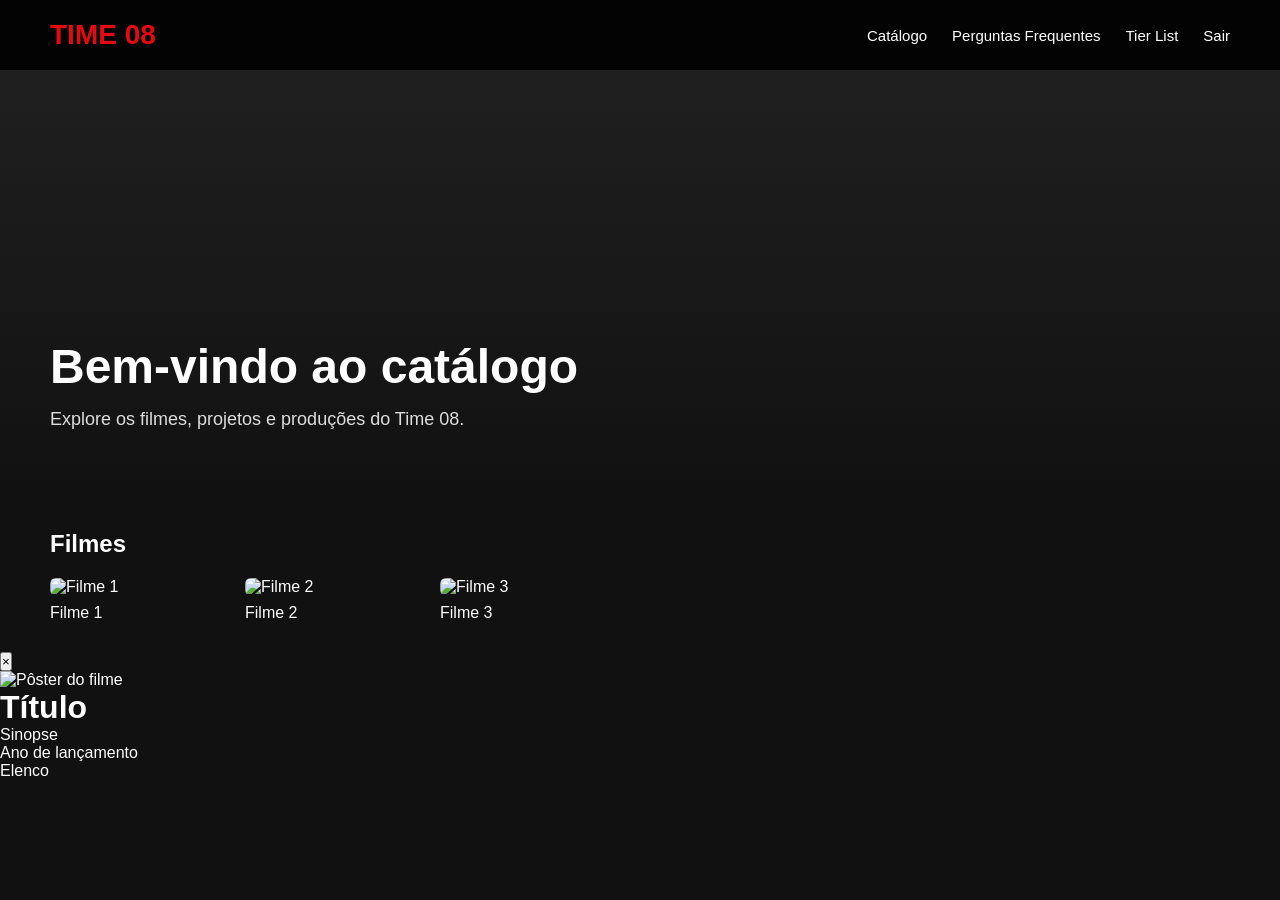
==== catalogo.html @ 93de1d64 "recebe" ====
<!DOCTYPE html>
<html lang="pt-BR">

<head>
  <meta charset="UTF-8">
  <meta name="viewport" content="width=device-width, initial-scale=1.0">

  <title>Catálogo - Time 08</title>

  <link rel="stylesheet" href="style.css">
</head>

<body class="catalogo-body">

  <!-- BARRA SUPERIOR -->
  <header class="navbar">

    <h1 class="logo">TIME 08</h1>

    <nav>
      <a href="catalogo.html">Catálogo</a>

      <a href="faq.html">
        Perguntas Frequentes
      </a>

      <a href="tierlist.html">
        Tier List
      </a>

      <a href="index.html">
        Sair
      </a>
    </nav>

  </header>


  <!-- CONTEÚDO PRINCIPAL -->
  <main>

    <!-- DESTAQUE -->
    <section class="destaque">

      <div class="destaque-conteudo">

        <h2>
          Bem-vindo ao catálogo
        </h2>

        <p>
          Explore os filmes, projetos e produções do Time 08.
        </p>

      </div>

    </section>


    <!-- CATÁLOGO -->
    <section class="catalogo-section">

      <h2>
        Filmes
      </h2>

      <!--
        Os pôsteres serão colocados aqui
        automaticamente pelo catalogo.js
      -->

      <div
        class="cards"
        id="cards"
      >
      </div>

    </section>

  </main>


  <!-- MODAL DE DETALHES -->
  <div
    class="modal"
    id="modal"
  >

    <div class="modal-conteudo">

      <!-- BOTÃO FECHAR -->
      <button
        class="fechar-modal"
        onclick="fecharDetalhes()"
      >
        ×
      </button>


      <!-- METADE ESQUERDA: PÔSTER -->
      <div class="modal-poster">

        <img
          id="modalPoster"
          src=""
          alt="Pôster do filme"
        >

      </div>


      <!-- METADE DIREITA: INFORMAÇÕES -->
      <div class="modal-informacoes">

        <h1 id="modalTitulo">
          Título
        </h1>

        <p id="modalSinopse">
          Sinopse
        </p>

        <p id="modalAno">
          Ano de lançamento
        </p>

        <p id="modalElenco">
          Elenco
        </p>

      </div>

    </div>

  </div>


  <!-- JAVASCRIPT -->

  <!--
    filmes.js precisa vir primeiro,
    pois contém a lista de filmes
  -->
  <script src="filmes.js"></script>

  <!--
    catalogo.js usa os dados
    presentes em filmes.js
  -->
  <script src="catalogo.js"></script>

</body>

</html>
---- style.css ----
* {
  margin: 0;
  padding: 0;
  box-sizing: border-box;
}

body {
  font-family: Arial, Helvetica, sans-serif;
  background: #000;
  color: white;
}

/* ÁREA PRINCIPAL */

.login-container {
  width: 100%;
  height: 100vh;

  display: flex;
  justify-content: center;
  align-items: center;

  background:
    linear-gradient(
      rgba(0, 0, 0, 0.65),
      rgba(0, 0, 0, 0.9)
    );
}

/* CAIXA DE LOGIN */

.login-box {
  width: 380px;

  background: rgba(20, 20, 20, 0.95);

  padding: 45px;

  border-radius: 8px;

  display: flex;
  flex-direction: column;

  gap: 15px;
}

/* LOGO */

.login-box h1 {
  color: #e50914;

  font-size: 36px;

  margin-bottom: 20px;
}

/* ENTRAR */

.login-box h2 {
  font-size: 28px;

  margin-bottom: 10px;
}

/* INPUTS */

.login-box input {
  height: 50px;

  border: none;

  border-radius: 5px;

  padding: 0 15px;

  font-size: 16px;

  background: #333;

  color: white;

  outline: none;
}

.login-box input:focus {
  background: #444;
}

/* BOTÃO */

.login-box button {
  height: 50px;

  margin-top: 10px;

  border: none;

  border-radius: 5px;

  background: #e50914;

  color: white;

  font-size: 16px;

  font-weight: bold;

  cursor: pointer;

  transition: 0.2s;
}

.login-box button:hover {
  background: #f6121d;
}

/* ERRO */

#erro {
  color: #ff5757;

  font-size: 14px;

  min-height: 20px;
}

/* AVISO */

.aviso {
  margin-top: 15px;

  color: #aaa;

  font-size: 13px;

  line-height: 1.5;
}

/* CATÁLOGO */

.catalogo-body {
  background: #111;
  color: white;
  min-height: 100vh;
}

.navbar {
  position: fixed;
  top: 0;

  width: 100%;
  height: 70px;

  display: flex;
  align-items: center;
  justify-content: space-between;

  padding: 0 50px;

  background: rgba(0, 0, 0, 0.9);

  z-index: 1000;
}

.logo {
  color: #e50914;
  font-size: 28px;
}

.navbar nav {
  display: flex;
  gap: 25px;
}

.navbar a {
  color: white;
  text-decoration: none;
  font-size: 15px;
}

.navbar a:hover {
  color: #aaa;
}

/* DESTAQUE */

.destaque {
  height: 500px;

  display: flex;
  align-items: end;

  padding: 70px 50px;

  background:
    linear-gradient(
      to top,
      #111,
      transparent
    ),
    #222;
}

.destaque-conteudo {
  max-width: 600px;
}

.destaque-conteudo h2 {
  font-size: 48px;
  margin-bottom: 15px;
}

.destaque-conteudo p {
  font-size: 18px;
  color: #ddd;
}

/* CATÁLOGO */

.catalogo-section {
  padding: 30px 50px;
}

.catalogo-section h2 {
  margin-bottom: 20px;
}

/* CARDS */

.cards {
  display: flex;
  gap: 15px;
  flex-wrap: wrap;
}

.card {
  width: 180px;
  cursor: pointer;

  transition: transform 0.25s;
}

.card img {
  width: 100%;
  border-radius: 6px;

  display: block;
}

.card p {
  margin-top: 8px;
}

.card:hover {
  transform: scale(1.08);
}

/* =========================
   PERGUNTAS FREQUENTES
========================= */

.faq-body {
  background: #111;
  color: white;

  min-height: 100vh;
}

.faq-container {
  width: 850px;
  max-width: 90%;

  margin: auto;

  padding-top: 140px;
  padding-bottom: 80px;
}

.faq-container > h1 {
  font-size: 45px;

  margin-bottom: 10px;
}

.faq-introducao {
  color: #aaa;

  font-size: 17px;

  margin-bottom: 40px;
}


/* PERGUNTA */

.faq-item {
  margin-bottom: 10px;
}

.faq-pergunta {
  width: 100%;

  padding: 22px 25px;

  display: flex;
  justify-content: space-between;
  align-items: center;

  border: none;

  background: #2d2d2d;

  color: white;

  font-size: 19px;

  text-align: left;

  cursor: pointer;

  transition: background 0.2s;
}

.faq-pergunta:hover {
  background: #414141;
}


/* + */

.faq-pergunta span {
  font-size: 30px;

  font-weight: 300;
}


/* RESPOSTA */

.faq-resposta {
  max-height: 0;

  overflow: hidden;

  background: #202020;

  transition: max-height 0.3s ease;
}

.faq-resposta p {
  padding: 25px;

  color: #ddd;

  font-size: 17px;

  line-height: 1.6;
}


/* QUANDO ABERTA */

.faq-item.aberto .faq-resposta {
  max-height: 300px;
}


/* CELULAR */

@media (max-width: 700px) {

  .faq-container {
    padding-top: 110px;
  }

  .faq-container > h1 {
    font-size: 32px;
  }

  .faq-pergunta {
    font-size: 16px;

    padding: 18px;
  }

  .faq-resposta p {
    font-size: 15px;
  }

}
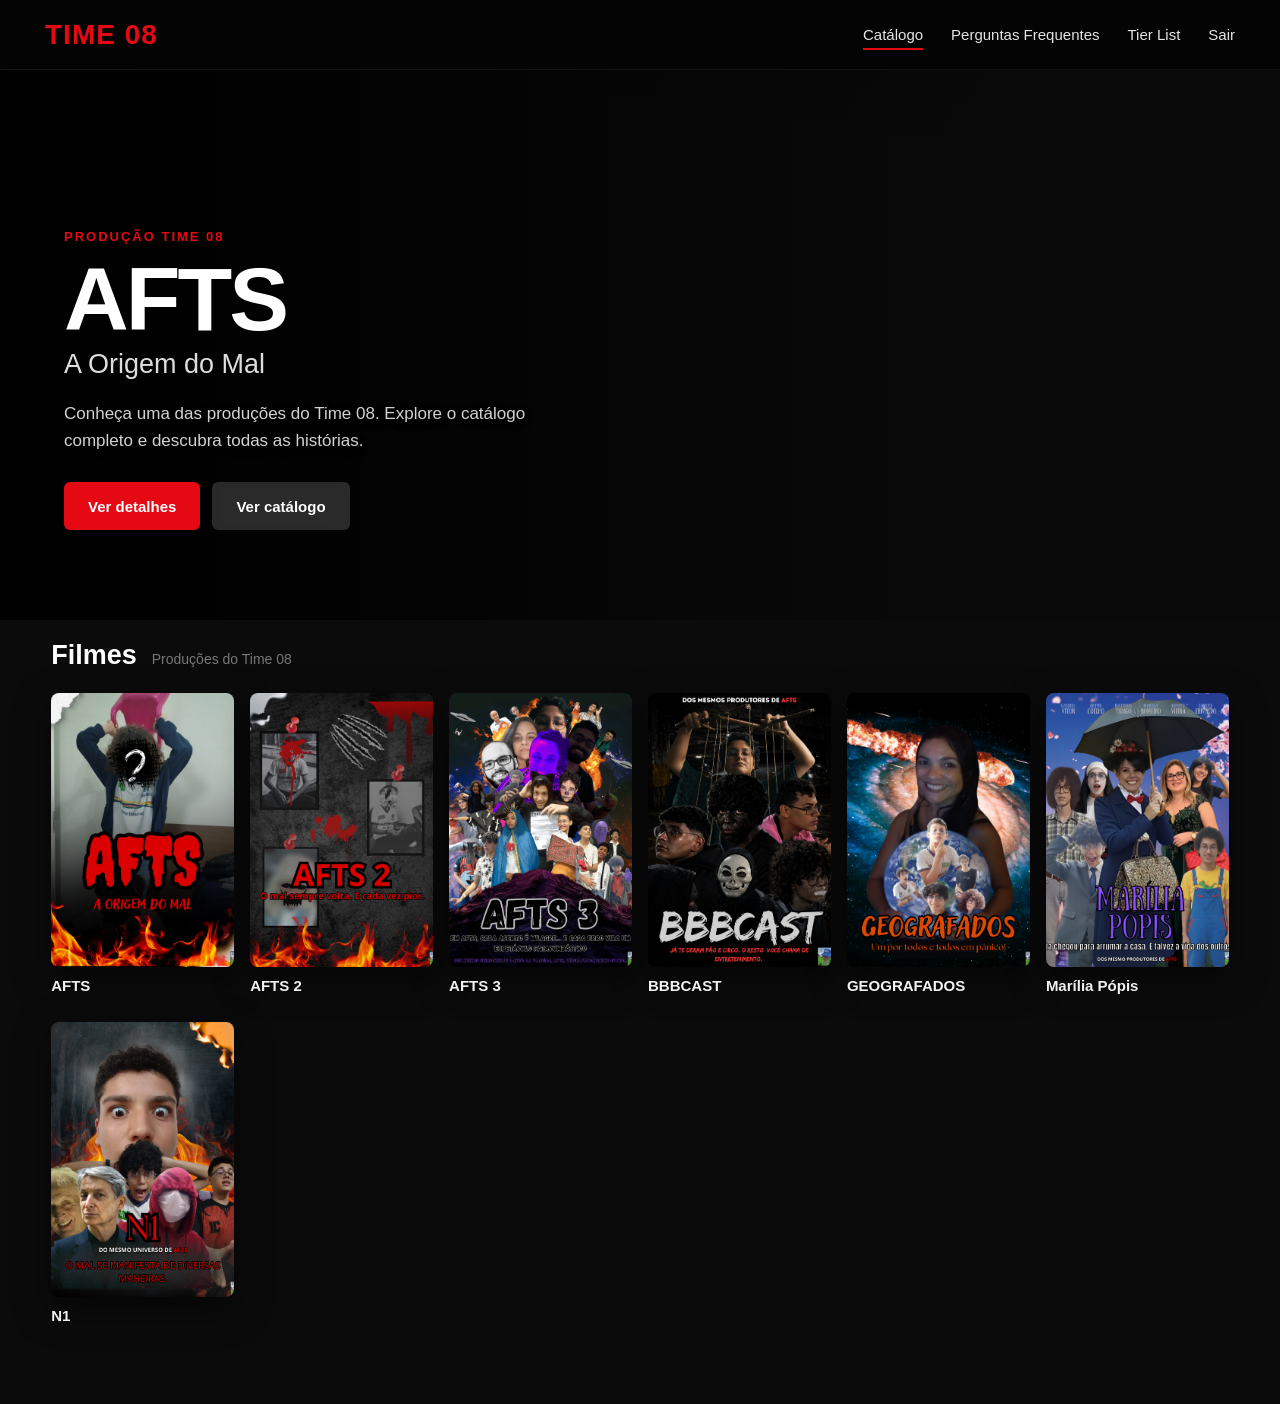
==== commit 77b09471: "aa" ====
--- a/catalogo.html
+++ b/catalogo.html
@@ -3,22 +3,38 @@
 
 <head>
   <meta charset="UTF-8">
-  <meta name="viewport" content="width=device-width, initial-scale=1.0">
+
+  <meta
+    name="viewport"
+    content="width=device-width, initial-scale=1.0"
+  >
 
   <title>Catálogo - Time 08</title>
 
   <link rel="stylesheet" href="style.css">
 </head>
 
+
 <body class="catalogo-body">
 
-  <!-- BARRA SUPERIOR -->
+  <!-- =========================
+       BARRA SUPERIOR
+  ========================== -->
+
   <header class="navbar">
 
-    <h1 class="logo">TIME 08</h1>
+    <a href="catalogo.html" class="logo">
+      TIME 08
+    </a>
 
     <nav>
-      <a href="catalogo.html">Catálogo</a>
+
+      <a
+        href="catalogo.html"
+        class="nav-ativo"
+      >
+        Catálogo
+      </a>
 
       <a href="faq.html">
         Perguntas Frequentes
@@ -31,56 +47,110 @@
       <a href="index.html">
         Sair
       </a>
+
     </nav>
 
   </header>
 
 
-  <!-- CONTEÚDO PRINCIPAL -->
+  <!-- =========================
+       CONTEÚDO PRINCIPAL
+  ========================== -->
+
   <main>
 
-    <!-- DESTAQUE -->
+
+    <!-- =========================
+         BANNER
+    ========================== -->
+
     <section class="destaque">
 
       <div class="destaque-conteudo">
 
+        <span class="destaque-categoria">
+          PRODUÇÃO TIME 08
+        </span>
+
+        <h1>
+          AFTS
+        </h1>
+
         <h2>
-          Bem-vindo ao catálogo
+          A Origem do Mal
         </h2>
 
-        <p>
-          Explore os filmes, projetos e produções do Time 08.
+        <p class="destaque-descricao">
+          Conheça uma das produções do Time 08.
+          Explore o catálogo completo e descubra
+          todas as histórias.
         </p>
 
+
+        <div class="destaque-botoes">
+
+          <button
+            class="botao-destaque botao-ver"
+            onclick="abrirDetalhes(filmes[0])"
+          >
+            Ver detalhes
+          </button>
+
+          <a
+            href="#filmes"
+            class="botao-destaque botao-catalogo"
+          >
+            Ver catálogo
+          </a>
+
+        </div>
+
       </div>
 
     </section>
 
 
-    <!-- CATÁLOGO -->
-    <section class="catalogo-section">
-
-      <h2>
-        Filmes
-      </h2>
+    <!-- =========================
+         FILMES
+    ========================== -->
+
+    <section
+      class="catalogo-section"
+      id="filmes"
+    >
+
+      <div class="titulo-secao">
+
+        <h2>
+          Filmes
+        </h2>
+
+        <span>
+          Produções do Time 08
+        </span>
+
+      </div>
+
 
       <!--
-        Os pôsteres serão colocados aqui
-        automaticamente pelo catalogo.js
+        O catalogo.js coloca
+        automaticamente os filmes aqui.
       -->
 
       <div
         class="cards"
         id="cards"
-      >
-      </div>
+      ></div>
 
     </section>
 
   </main>
 
 
-  <!-- MODAL DE DETALHES -->
+  <!-- =========================
+       MODAL DO FILME
+  ========================== -->
+
   <div
     class="modal"
     id="modal"
@@ -88,16 +158,20 @@
 
     <div class="modal-conteudo">
 
-      <!-- BOTÃO FECHAR -->
+
+      <!-- FECHAR -->
+
       <button
         class="fechar-modal"
         onclick="fecharDetalhes()"
+        aria-label="Fechar"
       >
         ×
       </button>
 
 
-      <!-- METADE ESQUERDA: PÔSTER -->
+      <!-- POSTER -->
+
       <div class="modal-poster">
 
         <img
@@ -109,24 +183,59 @@
       </div>
 
 
-      <!-- METADE DIREITA: INFORMAÇÕES -->
+      <!-- INFORMAÇÕES -->
+
       <div class="modal-informacoes">
+
+        <span class="modal-categoria">
+          PRODUÇÃO TIME 08
+        </span>
 
         <h1 id="modalTitulo">
           Título
         </h1>
 
-        <p id="modalSinopse">
-          Sinopse
-        </p>
-
-        <p id="modalAno">
-          Ano de lançamento
-        </p>
-
-        <p id="modalElenco">
-          Elenco
-        </p>
+
+        <div class="modal-divisor"></div>
+
+
+        <div class="modal-bloco">
+
+          <h3>
+            Sinopse
+          </h3>
+
+          <p id="modalSinopse">
+            Sinopse
+          </p>
+
+        </div>
+
+
+        <div class="modal-bloco">
+
+          <h3>
+            Lançamento
+          </h3>
+
+          <p id="modalAno">
+            Ano de lançamento
+          </p>
+
+        </div>
+
+
+        <div class="modal-bloco">
+
+          <h3>
+            Elenco
+          </h3>
+
+          <p id="modalElenco">
+            Elenco
+          </p>
+
+        </div>
 
       </div>
 
@@ -135,20 +244,19 @@
   </div>
 
 
-  <!-- JAVASCRIPT -->
+  <!-- =========================
+       JAVASCRIPT
+  ========================== -->
 
   <!--
-    filmes.js precisa vir primeiro,
-    pois contém a lista de filmes
+    filmes.js precisa carregar primeiro.
   -->
+
   <script src="filmes.js"></script>
 
-  <!--
-    catalogo.js usa os dados
-    presentes em filmes.js
-  -->
   <script src="catalogo.js"></script>
 
+
 </body>
 
 </html>
--- a/style.css
+++ b/style.css
@@ -1,390 +1,1621 @@
+/* ==========================================
+   CONFIGURAÇÕES GERAIS
+========================================== */
+
 * {
   margin: 0;
   padding: 0;
   box-sizing: border-box;
 }
 
+
+html {
+  scroll-behavior: smooth;
+}
+
+
 body {
-  font-family: Arial, Helvetica, sans-serif;
-  background: #000;
-  color: white;
-}
-
-/* ÁREA PRINCIPAL */
+  font-family:
+    Arial,
+    Helvetica,
+    sans-serif;
+
+  background: #0b0b0b;
+
+  color: #ffffff;
+}
+
+
+button,
+input {
+  font-family: inherit;
+}
+
+
+/* ==========================================
+   LOGIN
+========================================== */
 
 .login-container {
   width: 100%;
-  height: 100vh;
+
+  min-height: 100vh;
 
   display: flex;
+
   justify-content: center;
+
   align-items: center;
 
+  padding: 20px;
+
+
   background:
+
+    radial-gradient(
+      circle at top,
+      rgba(229, 9, 20, 0.13),
+      transparent 35%
+    ),
+
     linear-gradient(
-      rgba(0, 0, 0, 0.65),
-      rgba(0, 0, 0, 0.9)
-    );
-}
-
-/* CAIXA DE LOGIN */
+      rgba(0, 0, 0, 0.6),
+      rgba(0, 0, 0, 0.96)
+    ),
+
+    #080808;
+}
+
 
 .login-box {
-  width: 380px;
-
-  background: rgba(20, 20, 20, 0.95);
+  width: 390px;
+
+  max-width: 100%;
 
   padding: 45px;
 
-  border-radius: 8px;
 
   display: flex;
+
   flex-direction: column;
 
   gap: 15px;
-}
-
-/* LOGO */
+
+
+  background:
+    rgba(18, 18, 18, 0.97);
+
+
+  border:
+
+    1px solid
+    rgba(255, 255, 255, 0.06);
+
+
+  border-radius: 14px;
+
+
+  box-shadow:
+
+    0 25px 70px
+    rgba(0, 0, 0, 0.65);
+}
+
 
 .login-box h1 {
   color: #e50914;
 
-  font-size: 36px;
-
-  margin-bottom: 20px;
-}
-
-/* ENTRAR */
+  font-size: 38px;
+
+  letter-spacing: 1px;
+
+  margin-bottom: 15px;
+}
+
 
 .login-box h2 {
   font-size: 28px;
 
-  margin-bottom: 10px;
-}
-
-/* INPUTS */
+  margin-bottom: 5px;
+}
+
 
 .login-box input {
-  height: 50px;
+  width: 100%;
+
+  height: 52px;
+
+  padding:
+
+    0
+    15px;
+
+
+  background: #2b2b2b;
+
+  color: white;
+
+
+  border:
+
+    1px solid
+    transparent;
+
+
+  border-radius: 7px;
+
+
+  outline: none;
+
+  font-size: 16px;
+
+
+  transition: 0.2s;
+}
+
+
+.login-box input::placeholder {
+  color: #999;
+}
+
+
+.login-box input:focus {
+  background: #333;
+
+  border-color: #777;
+}
+
+
+.login-box button {
+  width: 100%;
+
+  height: 52px;
+
+  margin-top: 10px;
+
+
+  background: #e50914;
+
+  color: white;
+
 
   border: none;
 
-  border-radius: 5px;
-
-  padding: 0 15px;
+  border-radius: 7px;
+
 
   font-size: 16px;
 
-  background: #333;
-
-  color: white;
-
-  outline: none;
-}
-
-.login-box input:focus {
-  background: #444;
-}
-
-/* BOTÃO */
-
-.login-box button {
-  height: 50px;
-
-  margin-top: 10px;
-
-  border: none;
-
-  border-radius: 5px;
-
-  background: #e50914;
-
-  color: white;
-
-  font-size: 16px;
-
   font-weight: bold;
 
+
   cursor: pointer;
 
-  transition: 0.2s;
-}
+
+  transition:
+    background 0.2s,
+    transform 0.2s;
+}
+
 
 .login-box button:hover {
   background: #f6121d;
-}
-
-/* ERRO */
+
+  transform:
+    translateY(-1px);
+}
+
 
 #erro {
-  color: #ff5757;
+  min-height: 20px;
+
+  color: #ff5c5c;
 
   font-size: 14px;
-
-  min-height: 20px;
-}
-
-/* AVISO */
+}
+
 
 .aviso {
-  margin-top: 15px;
-
-  color: #aaa;
+  margin-top: 10px;
+
+  color: #999;
 
   font-size: 13px;
 
-  line-height: 1.5;
-}
-
-/* CATÁLOGO */
-
-.catalogo-body {
-  background: #111;
-  color: white;
-  min-height: 100vh;
-}
+  line-height: 1.6;
+}
+
+
+/* ==========================================
+   NAVBAR
+========================================== */
 
 .navbar {
   position: fixed;
+
   top: 0;
 
+  left: 0;
+
+
   width: 100%;
+
   height: 70px;
 
+
+  padding:
+
+    0
+    45px;
+
+
   display: flex;
+
   align-items: center;
+
   justify-content: space-between;
 
-  padding: 0 50px;
-
-  background: rgba(0, 0, 0, 0.9);
+
+  background:
+
+    rgba(5, 5, 5, 0.96);
+
+
+  backdrop-filter:
+    blur(10px);
+
+
+  border-bottom:
+
+    1px solid
+    rgba(255, 255, 255, 0.06);
+
 
   z-index: 1000;
 }
+
 
 .logo {
   color: #e50914;
+
+  text-decoration: none;
+
   font-size: 28px;
-}
+
+  font-weight: 800;
+
+  letter-spacing: 1px;
+}
+
 
 .navbar nav {
   display: flex;
-  gap: 25px;
-}
-
-.navbar a {
+
+  align-items: center;
+
+  gap: 28px;
+}
+
+
+.navbar nav a {
+  position: relative;
+
+
+  color: #e5e5e5;
+
+  text-decoration: none;
+
+
+  font-size: 15px;
+
+
+  transition:
+    color 0.2s;
+}
+
+
+.navbar nav a:hover {
   color: white;
-  text-decoration: none;
-  font-size: 15px;
-}
-
-.navbar a:hover {
-  color: #aaa;
-}
-
-/* DESTAQUE */
+}
+
+
+.navbar nav a::after {
+  content: "";
+
+
+  position: absolute;
+
+  left: 0;
+
+  bottom: -7px;
+
+
+  width: 0;
+
+  height: 2px;
+
+
+  background: #e50914;
+
+
+  transition:
+    width 0.2s;
+}
+
+
+.navbar nav a:hover::after,
+.navbar nav .nav-ativo::after {
+  width: 100%;
+}
+
+
+/* ==========================================
+   CATÁLOGO
+========================================== */
+
+.catalogo-body {
+  min-height: 100vh;
+
+  background: #0b0b0b;
+
+  color: white;
+}
+
+
+/* ==========================================
+   BANNER
+========================================== */
 
 .destaque {
-  height: 500px;
+  position: relative;
+
+
+  width: 100%;
+
+  min-height: 620px;
+
 
   display: flex;
-  align-items: end;
-
-  padding: 70px 50px;
-
-  background:
+
+  align-items: flex-end;
+
+
+  padding:
+
+    150px
+    5%
+    90px;
+
+
+  /*
+    COLOQUE SUA IMAGEM COMO:
+
+    imagens/banner.png
+  */
+
+  background-image:
+
+    linear-gradient(
+      to right,
+      rgba(0, 0, 0, 0.96) 0%,
+      rgba(0, 0, 0, 0.82) 25%,
+      rgba(0, 0, 0, 0.40) 55%,
+      rgba(0, 0, 0, 0.10) 80%
+    ),
+
     linear-gradient(
       to top,
-      #111,
-      transparent
+      #0b0b0b 0%,
+      rgba(11, 11, 11, 0.85) 8%,
+      transparent 40%
     ),
-    #222;
-}
+
+    url("imagens/banner.png");
+
+
+  background-size: cover;
+
+  background-position: center;
+
+  background-repeat: no-repeat;
+}
+
+
+.destaque::after {
+  content: "";
+
+
+  position: absolute;
+
+  inset: 0;
+
+
+  background:
+
+    linear-gradient(
+      to bottom,
+      rgba(0, 0, 0, 0.15),
+      transparent 35%
+    );
+
+
+  pointer-events: none;
+}
+
 
 .destaque-conteudo {
-  max-width: 600px;
-}
+  position: relative;
+
+
+  width: 620px;
+
+  max-width: 100%;
+
+
+  z-index: 2;
+}
+
+
+.destaque-categoria {
+  display: inline-block;
+
+
+  margin-bottom: 13px;
+
+
+  color: #e50914;
+
+
+  font-size: 13px;
+
+  font-weight: bold;
+
+
+  letter-spacing: 2px;
+}
+
+
+.destaque-conteudo h1 {
+  margin-bottom: 2px;
+
+
+  font-size:
+
+    clamp(
+      60px,
+      7vw,
+      100px
+    );
+
+
+  line-height: 0.95;
+
+
+  letter-spacing: -3px;
+}
+
 
 .destaque-conteudo h2 {
-  font-size: 48px;
-  margin-bottom: 15px;
-}
-
-.destaque-conteudo p {
-  font-size: 18px;
+  margin-top: 7px;
+
+  margin-bottom: 20px;
+
+
   color: #ddd;
-}
-
-/* CATÁLOGO */
+
+
+  font-size: 27px;
+
+  font-weight: 500;
+}
+
+
+.destaque-descricao {
+  max-width: 520px;
+
+
+  color: #d2d2d2;
+
+
+  font-size: 17px;
+
+  line-height: 1.6;
+
+
+  text-shadow:
+
+    0 2px 8px
+    rgba(0, 0, 0, 0.8);
+}
+
+
+/* ==========================================
+   BOTÕES DO BANNER
+========================================== */
+
+.destaque-botoes {
+  display: flex;
+
+  gap: 12px;
+
+
+  margin-top: 28px;
+}
+
+
+.botao-destaque {
+  min-height: 48px;
+
+
+  padding:
+
+    0
+    24px;
+
+
+  display: inline-flex;
+
+  align-items: center;
+
+  justify-content: center;
+
+
+  border: none;
+
+  border-radius: 6px;
+
+
+  text-decoration: none;
+
+
+  font-size: 15px;
+
+  font-weight: bold;
+
+
+  cursor: pointer;
+
+
+  transition:
+
+    transform 0.2s,
+    background 0.2s;
+}
+
+
+.botao-destaque:hover {
+  transform:
+    translateY(-2px);
+}
+
+
+.botao-ver {
+  background: #e50914;
+
+  color: white;
+}
+
+
+.botao-ver:hover {
+  background: #f6121d;
+}
+
+
+.botao-catalogo {
+  background:
+
+    rgba(255, 255, 255, 0.16);
+
+
+  color: white;
+
+
+  backdrop-filter:
+    blur(8px);
+}
+
+
+.botao-catalogo:hover {
+  background:
+
+    rgba(255, 255, 255, 0.25);
+}
+
+
+/* ==========================================
+   SEÇÃO FILMES
+========================================== */
 
 .catalogo-section {
-  padding: 30px 50px;
-}
-
-.catalogo-section h2 {
-  margin-bottom: 20px;
-}
-
-/* CARDS */
+  position: relative;
+
+
+  padding:
+
+    20px
+    4%
+    80px;
+
+
+  z-index: 10;
+}
+
+
+.titulo-secao {
+  margin-bottom: 22px;
+
+
+  display: flex;
+
+  align-items: baseline;
+
+  gap: 15px;
+}
+
+
+.titulo-secao h2 {
+  font-size: 27px;
+}
+
+
+.titulo-secao span {
+  color: #777;
+
+  font-size: 14px;
+}
+
+
+/* ==========================================
+   CARDS
+========================================== */
 
 .cards {
-  display: flex;
-  gap: 15px;
-  flex-wrap: wrap;
-}
+  display: grid;
+
+
+  grid-template-columns:
+
+    repeat(
+      auto-fill,
+      minmax(170px, 1fr)
+    );
+
+
+  gap:
+
+    28px
+    16px;
+}
+
 
 .card {
-  width: 180px;
+  position: relative;
+
+
+  min-width: 0;
+
+
   cursor: pointer;
 
-  transition: transform 0.25s;
-}
+
+  transition:
+
+    transform 0.25s ease,
+    filter 0.25s ease;
+}
+
+
+.card:hover {
+  transform:
+    translateY(-7px)
+    scale(1.035);
+
+
+  z-index: 5;
+}
+
 
 .card img {
   width: 100%;
-  border-radius: 6px;
+
+
+  aspect-ratio: 2 / 3;
+
 
   display: block;
-}
+
+
+  object-fit: cover;
+
+
+  background: #222;
+
+
+  border-radius: 8px;
+
+
+  box-shadow:
+
+    0 12px 35px
+    rgba(0, 0, 0, 0.5);
+
+
+  transition:
+
+    box-shadow 0.25s ease,
+    filter 0.25s ease;
+}
+
+
+.card:hover img {
+  box-shadow:
+
+    0 20px 45px
+    rgba(0, 0, 0, 0.8);
+
+
+  filter:
+    brightness(1.08);
+}
+
 
 .card p {
-  margin-top: 8px;
-}
-
-.card:hover {
-  transform: scale(1.08);
-}
-
-/* =========================
-   PERGUNTAS FREQUENTES
-========================= */
+  margin-top: 10px;
+
+
+  color: #f1f1f1;
+
+
+  font-size: 15px;
+
+  font-weight: bold;
+
+
+  white-space: nowrap;
+
+  overflow: hidden;
+
+  text-overflow: ellipsis;
+}
+
+
+/* ==========================================
+   MODAL
+========================================== */
+
+.modal {
+  display: none;
+
+
+  position: fixed;
+
+
+  inset: 0;
+
+
+  padding: 35px;
+
+
+  justify-content: center;
+
+  align-items: center;
+
+
+  background:
+
+    rgba(0, 0, 0, 0.9);
+
+
+  backdrop-filter:
+    blur(8px);
+
+
+  z-index: 2000;
+}
+
+
+.modal.ativo {
+  display: flex;
+}
+
+
+.modal-conteudo {
+  position: relative;
+
+
+  width: 1000px;
+
+  max-width: 95%;
+
+
+  height: 600px;
+
+  max-height: 90vh;
+
+
+  display: flex;
+
+
+  overflow: hidden;
+
+
+  background: #181818;
+
+
+  border:
+
+    1px solid
+    rgba(255, 255, 255, 0.07);
+
+
+  border-radius: 14px;
+
+
+  box-shadow:
+
+    0 35px 100px
+    rgba(0, 0, 0, 0.9);
+}
+
+
+/* ==========================================
+   POSTER DO MODAL
+========================================== */
+
+.modal-poster {
+  position: relative;
+
+
+  width: 50%;
+
+  height: 100%;
+
+
+  background: #222;
+}
+
+
+.modal-poster::after {
+  content: "";
+
+
+  position: absolute;
+
+  inset: 0;
+
+
+  background:
+
+    linear-gradient(
+      to right,
+      transparent 75%,
+      rgba(24, 24, 24, 0.5)
+    );
+
+
+  pointer-events: none;
+}
+
+
+.modal-poster img {
+  width: 100%;
+
+  height: 100%;
+
+
+  display: block;
+
+
+  object-fit: cover;
+}
+
+
+/* ==========================================
+   INFORMAÇÕES DO MODAL
+========================================== */
+
+.modal-informacoes {
+  width: 50%;
+
+
+  padding:
+
+    65px
+    45px;
+
+
+  display: flex;
+
+  flex-direction: column;
+
+
+  gap: 22px;
+
+
+  overflow-y: auto;
+}
+
+
+.modal-categoria {
+  color: #e50914;
+
+
+  font-size: 12px;
+
+  font-weight: bold;
+
+
+  letter-spacing: 2px;
+}
+
+
+.modal-informacoes h1 {
+  font-size: 42px;
+
+  line-height: 1.1;
+}
+
+
+.modal-divisor {
+  width: 45px;
+
+  height: 3px;
+
+
+  background: #e50914;
+
+
+  border-radius: 10px;
+}
+
+
+.modal-bloco h3 {
+  margin-bottom: 7px;
+
+
+  color: #fff;
+
+
+  font-size: 14px;
+
+
+  text-transform: uppercase;
+
+
+  letter-spacing: 1px;
+}
+
+
+.modal-bloco p {
+  color: #bdbdbd;
+
+
+  font-size: 16px;
+
+  line-height: 1.65;
+}
+
+
+/* ==========================================
+   FECHAR MODAL
+========================================== */
+
+.fechar-modal {
+  position: absolute;
+
+
+  top: 17px;
+
+  right: 17px;
+
+
+  width: 43px;
+
+  height: 43px;
+
+
+  display: flex;
+
+  align-items: center;
+
+  justify-content: center;
+
+
+  background:
+
+    rgba(15, 15, 15, 0.9);
+
+
+  color: white;
+
+
+  border: none;
+
+  border-radius: 50%;
+
+
+  font-size: 28px;
+
+
+  cursor: pointer;
+
+
+  z-index: 20;
+
+
+  transition:
+
+    background 0.2s,
+    transform 0.2s;
+}
+
+
+.fechar-modal:hover {
+  background: #e50914;
+
+
+  transform:
+    rotate(5deg)
+    scale(1.07);
+}
+
+
+/* ==========================================
+   FAQ
+========================================== */
 
 .faq-body {
-  background: #111;
+  min-height: 100vh;
+
+  background: #0b0b0b;
+
   color: white;
-
-  min-height: 100vh;
-}
+}
+
 
 .faq-container {
-  width: 850px;
+  width: 880px;
+
   max-width: 90%;
 
+
   margin: auto;
 
+
   padding-top: 140px;
+
   padding-bottom: 80px;
 }
 
+
 .faq-container > h1 {
-  font-size: 45px;
-
   margin-bottom: 10px;
-}
+
+
+  font-size: 44px;
+}
+
 
 .faq-introducao {
-  color: #aaa;
+  margin-bottom: 40px;
+
+
+  color: #999;
+
 
   font-size: 17px;
 
-  margin-bottom: 40px;
-}
-
-
-/* PERGUNTA */
+  line-height: 1.5;
+}
+
 
 .faq-item {
   margin-bottom: 10px;
-}
+
+
+  overflow: hidden;
+
+
+  border-radius: 7px;
+}
+
 
 .faq-pergunta {
   width: 100%;
 
-  padding: 22px 25px;
+
+  padding:
+
+    22px
+    25px;
+
 
   display: flex;
+
+  align-items: center;
+
   justify-content: space-between;
-  align-items: center;
+
+
+  background: #242424;
+
+
+  color: white;
+
 
   border: none;
 
-  background: #2d2d2d;
-
-  color: white;
-
-  font-size: 19px;
+
+  font-size: 18px;
 
   text-align: left;
 
+
   cursor: pointer;
 
-  transition: background 0.2s;
-}
+
+  transition:
+    background 0.2s;
+}
+
 
 .faq-pergunta:hover {
-  background: #414141;
-}
-
-
-/* + */
+  background: #333;
+}
+
 
 .faq-pergunta span {
+  margin-left: 20px;
+
+
   font-size: 30px;
 
   font-weight: 300;
 }
 
-
-/* RESPOSTA */
 
 .faq-resposta {
   max-height: 0;
 
+
   overflow: hidden;
 
-  background: #202020;
-
-  transition: max-height 0.3s ease;
-}
+
+  background: #181818;
+
+
+  transition:
+    max-height 0.3s ease;
+}
+
 
 .faq-resposta p {
-  padding: 25px;
-
-  color: #ddd;
-
-  font-size: 17px;
-
-  line-height: 1.6;
-}
-
-
-/* QUANDO ABERTA */
-
-.faq-item.aberto .faq-resposta {
-  max-height: 300px;
-}
-
-
-/* CELULAR */
+  padding:
+
+    24px
+    25px;
+
+
+  color: #ccc;
+
+
+  font-size: 16px;
+
+  line-height: 1.65;
+}
+
+
+.faq-item.aberto
+.faq-resposta {
+  max-height: 350px;
+}
+
+
+/* ==========================================
+   TIER LIST - BASE
+========================================== */
+
+.tier-body {
+  min-height: 100vh;
+
+
+  background: #0b0b0b;
+
+
+  color: white;
+}
+
+
+.tier-container {
+  width: 1100px;
+
+  max-width: 94%;
+
+
+  margin: auto;
+
+
+  padding-top: 120px;
+
+  padding-bottom: 80px;
+}
+
+
+.tier-container h1 {
+  margin-bottom: 12px;
+
+
+  font-size: 42px;
+}
+
+
+.tier-container > p {
+  margin-bottom: 35px;
+
+
+  color: #999;
+}
+
+
+/* ==========================================
+   TABLETS
+========================================== */
+
+@media (max-width: 900px) {
+
+  .navbar {
+    padding:
+
+      0
+      25px;
+  }
+
+
+  .navbar nav {
+    gap: 17px;
+  }
+
+
+  .destaque {
+    min-height: 560px;
+
+
+    padding-left: 30px;
+
+    padding-right: 30px;
+  }
+
+
+  .catalogo-section {
+    padding-left: 30px;
+
+    padding-right: 30px;
+  }
+
+
+  .cards {
+    grid-template-columns:
+
+      repeat(
+        auto-fill,
+        minmax(150px, 1fr)
+      );
+  }
+
+}
+
+
+/* ==========================================
+   CELULAR
+========================================== */
 
 @media (max-width: 700px) {
 
+  .navbar {
+    min-height: 70px;
+
+    height: auto;
+
+
+    padding:
+
+      14px
+      20px;
+
+
+    flex-direction: column;
+
+    align-items: flex-start;
+
+
+    gap: 12px;
+  }
+
+
+  .navbar nav {
+    width: 100%;
+
+
+    display: flex;
+
+
+    gap: 14px;
+
+
+    overflow-x: auto;
+
+
+    padding-bottom: 3px;
+  }
+
+
+  .navbar nav a {
+    flex-shrink: 0;
+
+
+    font-size: 13px;
+  }
+
+
+  .logo {
+    font-size: 24px;
+  }
+
+
+  .destaque {
+    min-height: 600px;
+
+
+    padding:
+
+      180px
+      20px
+      60px;
+
+
+    background-position:
+      65% center;
+  }
+
+
+  .destaque::before {
+    content: "";
+
+
+    position: absolute;
+
+    inset: 0;
+
+
+    background:
+
+      linear-gradient(
+        to top,
+        #0b0b0b 0%,
+        rgba(0, 0, 0, 0.8) 45%,
+        rgba(0, 0, 0, 0.15)
+      );
+  }
+
+
+  .destaque-conteudo {
+    position: relative;
+
+    z-index: 3;
+  }
+
+
+  .destaque-conteudo h1 {
+    font-size: 58px;
+
+
+    letter-spacing: -2px;
+  }
+
+
+  .destaque-conteudo h2 {
+    font-size: 22px;
+  }
+
+
+  .destaque-descricao {
+    font-size: 15px;
+  }
+
+
+  .destaque-botoes {
+    flex-wrap: wrap;
+  }
+
+
+  .catalogo-section {
+    padding:
+
+      15px
+      20px
+      60px;
+  }
+
+
+  .titulo-secao {
+    display: block;
+  }
+
+
+  .titulo-secao span {
+    display: block;
+
+
+    margin-top: 5px;
+  }
+
+
+  .cards {
+    grid-template-columns:
+
+      repeat(
+        2,
+        minmax(0, 1fr)
+      );
+
+
+    gap:
+
+      20px
+      12px;
+  }
+
+
+  .card:hover {
+    transform: none;
+  }
+
+
+  /* MODAL */
+
+  .modal {
+    padding:
+
+      15px
+      10px;
+
+
+    align-items: flex-start;
+
+
+    overflow-y: auto;
+  }
+
+
+  .modal-conteudo {
+    width: 100%;
+
+
+    height: auto;
+
+
+    max-height: none;
+
+
+    flex-direction: column;
+  }
+
+
+  .modal-poster {
+    width: 100%;
+
+    height: auto;
+  }
+
+
+  .modal-poster img {
+    width: 100%;
+
+
+    height: auto;
+
+
+    aspect-ratio: 2 / 3;
+
+
+    object-fit: cover;
+  }
+
+
+  .modal-poster::after {
+    background:
+
+      linear-gradient(
+        to bottom,
+        transparent 80%,
+        #181818
+      );
+  }
+
+
+  .modal-informacoes {
+    width: 100%;
+
+
+    padding:
+
+      32px
+      25px;
+
+
+    overflow: visible;
+  }
+
+
+  .modal-informacoes h1 {
+    font-size: 34px;
+  }
+
+
+  /* FAQ */
+
   .faq-container {
-    padding-top: 110px;
-  }
+    padding-top: 150px;
+  }
+
 
   .faq-container > h1 {
-    font-size: 32px;
-  }
+    font-size: 34px;
+  }
+
 
   .faq-pergunta {
+    padding: 18px;
+
+
     font-size: 16px;
-
-    padding: 18px;
-  }
+  }
+
 
   .faq-resposta p {
     font-size: 15px;
   }
 
+}
+
+
+/* ==========================================
+   CELULARES PEQUENOS
+========================================== */
+
+@media (max-width: 450px) {
+
+  .login-box {
+    padding:
+
+      30px
+      22px;
+  }
+
+
+  .login-box h1 {
+    font-size: 32px;
+  }
+
+
+  .destaque-conteudo h1 {
+    font-size: 50px;
+  }
+
+
+  .botao-destaque {
+    padding:
+
+      0
+      18px;
+
+
+    font-size: 14px;
+  }
+
+
+  .card p {
+    font-size: 14px;
+  }
+
 }
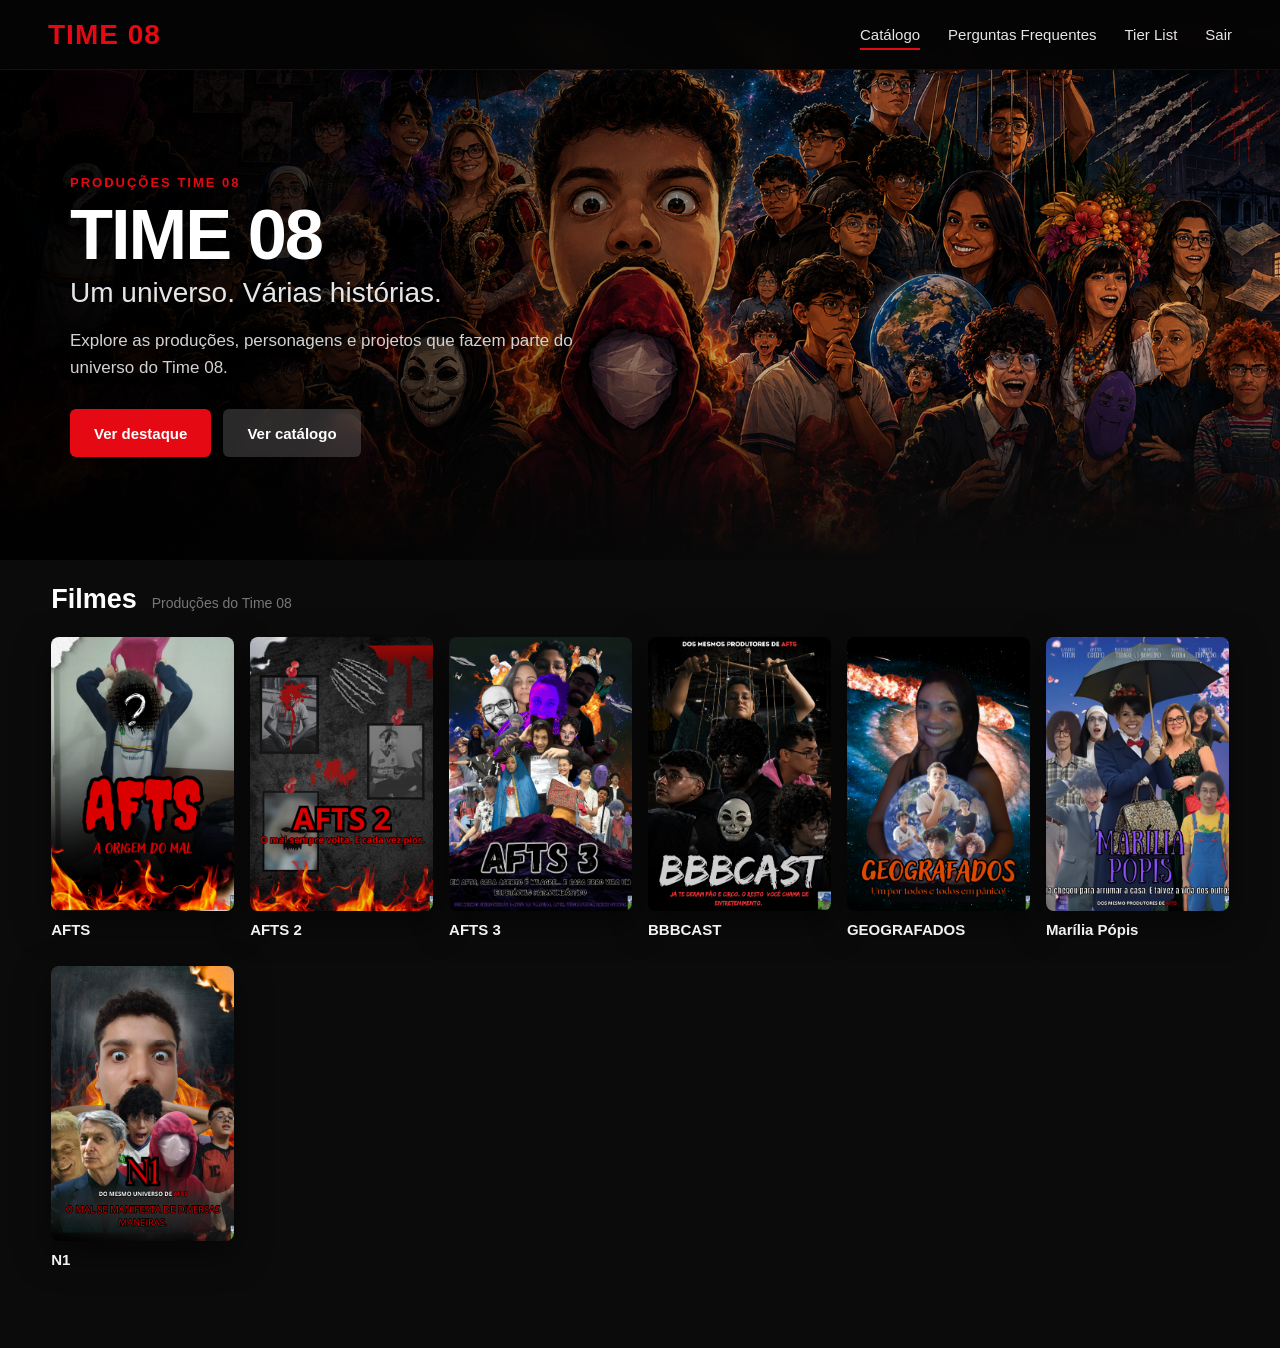
==== commit b8008c13: "me confirma se tá com filtro" ====
--- a/catalogo.html
+++ b/catalogo.html
@@ -14,12 +14,7 @@
   <link rel="stylesheet" href="style.css">
 </head>
 
-
 <body class="catalogo-body">
-
-  <!-- =========================
-       BARRA SUPERIOR
-  ========================== -->
 
   <header class="navbar">
 
@@ -52,40 +47,28 @@
 
   </header>
 
-
-  <!-- =========================
-       CONTEÚDO PRINCIPAL
-  ========================== -->
-
   <main>
 
-
-    <!-- =========================
-         BANNER
-    ========================== -->
-
     <section class="destaque">
 
       <div class="destaque-conteudo">
 
         <span class="destaque-categoria">
-          PRODUÇÃO TIME 08
+          PRODUÇÕES TIME 08
         </span>
 
         <h1>
-          AFTS
+          TIME 08
         </h1>
 
         <h2>
-          A Origem do Mal
+          Um universo. Várias histórias.
         </h2>
 
-        <p class="destaque-descricao">
-          Conheça uma das produções do Time 08.
-          Explore o catálogo completo e descubra
-          todas as histórias.
+        <p>
+          Explore as produções, personagens e projetos
+          que fazem parte do universo do Time 08.
         </p>
-
 
         <div class="destaque-botoes">
 
@@ -93,7 +76,7 @@
             class="botao-destaque botao-ver"
             onclick="abrirDetalhes(filmes[0])"
           >
-            Ver detalhes
+            Ver destaque
           </button>
 
           <a
@@ -109,11 +92,6 @@
 
     </section>
 
-
-    <!-- =========================
-         FILMES
-    ========================== -->
-
     <section
       class="catalogo-section"
       id="filmes"
@@ -131,12 +109,6 @@
 
       </div>
 
-
-      <!--
-        O catalogo.js coloca
-        automaticamente os filmes aqui.
-      -->
-
       <div
         class="cards"
         id="cards"
@@ -146,20 +118,12 @@
 
   </main>
 
-
-  <!-- =========================
-       MODAL DO FILME
-  ========================== -->
-
   <div
     class="modal"
     id="modal"
   >
 
     <div class="modal-conteudo">
-
-
-      <!-- FECHAR -->
 
       <button
         class="fechar-modal"
@@ -169,9 +133,6 @@
         ×
       </button>
 
-
-      <!-- POSTER -->
-
       <div class="modal-poster">
 
         <img
@@ -182,9 +143,6 @@
 
       </div>
 
-
-      <!-- INFORMAÇÕES -->
-
       <div class="modal-informacoes">
 
         <span class="modal-categoria">
@@ -195,9 +153,7 @@
           Título
         </h1>
 
-
         <div class="modal-divisor"></div>
-
 
         <div class="modal-bloco">
 
@@ -211,7 +167,6 @@
 
         </div>
 
-
         <div class="modal-bloco">
 
           <h3>
@@ -224,7 +179,6 @@
 
         </div>
 
-
         <div class="modal-bloco">
 
           <h3>
@@ -243,20 +197,9 @@
 
   </div>
 
-
-  <!-- =========================
-       JAVASCRIPT
-  ========================== -->
-
-  <!--
-    filmes.js precisa carregar primeiro.
-  -->
-
   <script src="filmes.js"></script>
-
   <script src="catalogo.js"></script>
 
-
 </body>
 
 </html>
--- a/style.css
+++ b/style.css
@@ -1,107 +1,73 @@
-/* ==========================================
-   CONFIGURAÇÕES GERAIS
-========================================== */
-
 * {
   margin: 0;
   padding: 0;
   box-sizing: border-box;
 }
 
-
 html {
   scroll-behavior: smooth;
 }
 
-
 body {
-  font-family:
-    Arial,
-    Helvetica,
-    sans-serif;
-
+  font-family: Arial, Helvetica, sans-serif;
   background: #0b0b0b;
-
-  color: #ffffff;
-}
-
+  color: white;
+}
 
 button,
 input {
   font-family: inherit;
 }
 
-
-/* ==========================================
+/* =========================
    LOGIN
-========================================== */
+========================= */
 
 .login-container {
   width: 100%;
-
   min-height: 100vh;
 
   display: flex;
-
   justify-content: center;
-
   align-items: center;
 
   padding: 20px;
 
-
   background:
-
     radial-gradient(
       circle at top,
       rgba(229, 9, 20, 0.13),
       transparent 35%
     ),
-
     linear-gradient(
       rgba(0, 0, 0, 0.6),
       rgba(0, 0, 0, 0.96)
     ),
-
     #080808;
 }
-
 
 .login-box {
   width: 390px;
-
   max-width: 100%;
 
   padding: 45px;
 
-
   display: flex;
-
   flex-direction: column;
 
   gap: 15px;
 
-
-  background:
-    rgba(18, 18, 18, 0.97);
-
-
-  border:
-
-    1px solid
-    rgba(255, 255, 255, 0.06);
-
+  background: rgba(18, 18, 18, 0.97);
+
+  border: 1px solid rgba(255, 255, 255, 0.06);
 
   border-radius: 14px;
 
-
   box-shadow:
-
     0 25px 70px
     rgba(0, 0, 0, 0.65);
 }
 
-
 .login-box h1 {
   color: #e50914;
 
@@ -112,99 +78,68 @@
   margin-bottom: 15px;
 }
 
-
 .login-box h2 {
   font-size: 28px;
 
   margin-bottom: 5px;
 }
 
-
 .login-box input {
   width: 100%;
-
   height: 52px;
 
-  padding:
-
-    0
-    15px;
-
+  padding: 0 15px;
 
   background: #2b2b2b;
-
   color: white;
 
-
-  border:
-
-    1px solid
-    transparent;
-
-
+  border: 1px solid transparent;
   border-radius: 7px;
 
-
   outline: none;
 
   font-size: 16px;
 
-
   transition: 0.2s;
 }
-
 
 .login-box input::placeholder {
   color: #999;
 }
 
-
 .login-box input:focus {
   background: #333;
 
   border-color: #777;
 }
 
-
 .login-box button {
   width: 100%;
-
   height: 52px;
 
   margin-top: 10px;
 
-
   background: #e50914;
-
   color: white;
 
-
   border: none;
-
   border-radius: 7px;
 
-
   font-size: 16px;
-
   font-weight: bold;
 
-
   cursor: pointer;
-
 
   transition:
     background 0.2s,
     transform 0.2s;
 }
 
-
 .login-box button:hover {
   background: #f6121d;
 
-  transform:
-    translateY(-1px);
-}
-
+  transform: translateY(-1px);
+}
 
 #erro {
   min-height: 20px;
@@ -214,7 +149,6 @@
   font-size: 14px;
 }
 
-
 .aviso {
   margin-top: 10px;
 
@@ -225,55 +159,33 @@
   line-height: 1.6;
 }
 
-
-/* ==========================================
+/* =========================
    NAVBAR
-========================================== */
+========================= */
 
 .navbar {
   position: fixed;
 
   top: 0;
-
   left: 0;
 
-
   width: 100%;
-
   height: 70px;
 
-
-  padding:
-
-    0
-    45px;
-
+  padding: 0 48px;
 
   display: flex;
-
   align-items: center;
-
   justify-content: space-between;
 
-
-  background:
-
-    rgba(5, 5, 5, 0.96);
-
-
-  backdrop-filter:
-    blur(10px);
-
-
-  border-bottom:
-
-    1px solid
-    rgba(255, 255, 255, 0.06);
-
+  background: rgba(5, 5, 5, 0.97);
+
+  backdrop-filter: blur(10px);
+
+  border-bottom: 1px solid rgba(255, 255, 255, 0.05);
 
   z-index: 1000;
 }
-
 
 .logo {
   color: #e50914;
@@ -287,71 +199,53 @@
   letter-spacing: 1px;
 }
 
-
 .navbar nav {
   display: flex;
-
   align-items: center;
 
   gap: 28px;
 }
-
 
 .navbar nav a {
   position: relative;
 
-
   color: #e5e5e5;
 
   text-decoration: none;
 
-
   font-size: 15px;
 
-
-  transition:
-    color 0.2s;
-}
-
+  transition: 0.2s;
+}
 
 .navbar nav a:hover {
   color: white;
 }
 
-
 .navbar nav a::after {
   content: "";
 
-
   position: absolute;
 
   left: 0;
-
   bottom: -7px;
 
-
   width: 0;
-
   height: 2px;
 
-
   background: #e50914;
 
-
-  transition:
-    width 0.2s;
-}
-
+  transition: width 0.2s;
+}
 
 .navbar nav a:hover::after,
 .navbar nav .nav-ativo::after {
   width: 100%;
 }
 
-
-/* ==========================================
+/* =========================
    CATÁLOGO
-========================================== */
+========================= */
 
 .catalogo-body {
   min-height: 100vh;
@@ -361,233 +255,178 @@
   color: white;
 }
 
-
-/* ==========================================
+/* =========================
    BANNER
-========================================== */
+========================= */
 
 .destaque {
   position: relative;
 
-
   width: 100%;
 
-  min-height: 620px;
-
+  min-height: 560px;
+
+  padding:
+    140px
+    70px
+    70px;
 
   display: flex;
 
-  align-items: flex-end;
-
-
-  padding:
-
-    150px
-    5%
-    90px;
-
-
-  /*
-    COLOQUE SUA IMAGEM COMO:
-
-    imagens/banner.png
-  */
+  align-items: center;
 
   background-image:
-
     linear-gradient(
-      to right,
-      rgba(0, 0, 0, 0.96) 0%,
-      rgba(0, 0, 0, 0.82) 25%,
-      rgba(0, 0, 0, 0.40) 55%,
-      rgba(0, 0, 0, 0.10) 80%
+      90deg,
+      rgba(0, 0, 0, 0.95) 0%,
+      rgba(0, 0, 0, 0.82) 22%,
+      rgba(0, 0, 0, 0.45) 42%,
+      rgba(0, 0, 0, 0.15) 65%,
+      rgba(0, 0, 0, 0.05) 100%
     ),
-
     linear-gradient(
       to top,
       #0b0b0b 0%,
       rgba(11, 11, 11, 0.85) 8%,
-      transparent 40%
+      transparent 35%
     ),
-
     url("imagens/banner.png");
 
-
   background-size: cover;
 
   background-position: center;
 
   background-repeat: no-repeat;
-}
-
+
+  overflow: hidden;
+}
 
 .destaque::after {
   content: "";
 
-
   position: absolute;
 
   inset: 0;
 
-
   background:
-
     linear-gradient(
       to bottom,
       rgba(0, 0, 0, 0.15),
-      transparent 35%
+      transparent 30%
     );
 
-
   pointer-events: none;
 }
-
 
 .destaque-conteudo {
   position: relative;
 
-
-  width: 620px;
+  z-index: 2;
+
+  width: 560px;
 
   max-width: 100%;
-
-
-  z-index: 2;
-}
-
+}
 
 .destaque-categoria {
   display: inline-block;
 
-
-  margin-bottom: 13px;
-
+  margin-bottom: 12px;
 
   color: #e50914;
 
-
   font-size: 13px;
 
   font-weight: bold;
 
-
   letter-spacing: 2px;
 }
 
-
 .destaque-conteudo h1 {
-  margin-bottom: 2px;
-
+  margin-bottom: 8px;
 
   font-size:
-
     clamp(
-      60px,
-      7vw,
-      100px
+      50px,
+      5.5vw,
+      88px
     );
 
-
   line-height: 0.95;
 
-
-  letter-spacing: -3px;
-}
-
+  letter-spacing: -2px;
+
+  color: white;
+}
 
 .destaque-conteudo h2 {
-  margin-top: 7px;
-
-  margin-bottom: 20px;
-
-
-  color: #ddd;
-
-
-  font-size: 27px;
-
-  font-weight: 500;
-}
-
-
-.destaque-descricao {
+  margin-bottom: 18px;
+
+  color: #e6e6e6;
+
+  font-size: 28px;
+
+  font-weight: 400;
+}
+
+.destaque-conteudo p {
   max-width: 520px;
 
-
   color: #d2d2d2;
 
-
   font-size: 17px;
 
   line-height: 1.6;
 
-
   text-shadow:
-
     0 2px 8px
     rgba(0, 0, 0, 0.8);
 }
 
-
-/* ==========================================
+/* =========================
    BOTÕES DO BANNER
-========================================== */
+========================= */
 
 .destaque-botoes {
   display: flex;
 
   gap: 12px;
 
-
   margin-top: 28px;
-}
-
+
+  flex-wrap: wrap;
+}
 
 .botao-destaque {
   min-height: 48px;
 
-
-  padding:
-
-    0
-    24px;
-
+  padding: 0 24px;
 
   display: inline-flex;
 
   align-items: center;
-
   justify-content: center;
 
-
   border: none;
 
   border-radius: 6px;
 
-
   text-decoration: none;
 
-
   font-size: 15px;
 
   font-weight: bold;
 
-
   cursor: pointer;
 
-
   transition:
-
     transform 0.2s,
     background 0.2s;
 }
 
-
 .botao-destaque:hover {
-  transform:
-    translateY(-2px);
-}
-
+  transform: translateY(-2px);
+}
 
 .botao-ver {
   background: #e50914;
@@ -595,182 +434,134 @@
   color: white;
 }
 
-
 .botao-ver:hover {
   background: #f6121d;
 }
 
-
 .botao-catalogo {
-  background:
-
-    rgba(255, 255, 255, 0.16);
-
+  background: rgba(255, 255, 255, 0.16);
 
   color: white;
 
-
-  backdrop-filter:
-    blur(8px);
-}
-
+  backdrop-filter: blur(8px);
+}
 
 .botao-catalogo:hover {
-  background:
-
-    rgba(255, 255, 255, 0.25);
-}
-
-
-/* ==========================================
+  background: rgba(255, 255, 255, 0.25);
+}
+
+/* =========================
    SEÇÃO FILMES
-========================================== */
+========================= */
 
 .catalogo-section {
   position: relative;
 
-
   padding:
-
-    20px
+    24px
     4%
     80px;
 
-
   z-index: 10;
 }
-
 
 .titulo-secao {
   margin-bottom: 22px;
 
-
   display: flex;
 
   align-items: baseline;
 
   gap: 15px;
 }
-
 
 .titulo-secao h2 {
   font-size: 27px;
 }
 
-
 .titulo-secao span {
   color: #777;
 
   font-size: 14px;
 }
 
-
-/* ==========================================
+/* =========================
    CARDS
-========================================== */
+========================= */
 
 .cards {
   display: grid;
 
-
   grid-template-columns:
-
     repeat(
       auto-fill,
       minmax(170px, 1fr)
     );
 
-
   gap:
-
     28px
     16px;
 }
 
-
 .card {
   position: relative;
 
-
   min-width: 0;
 
-
   cursor: pointer;
 
-
   transition:
-
     transform 0.25s ease,
     filter 0.25s ease;
 }
-
 
 .card:hover {
   transform:
     translateY(-7px)
     scale(1.035);
 
-
   z-index: 5;
 }
-
 
 .card img {
   width: 100%;
 
-
   aspect-ratio: 2 / 3;
 
-
   display: block;
 
-
   object-fit: cover;
 
-
   background: #222;
 
-
   border-radius: 8px;
 
-
   box-shadow:
-
     0 12px 35px
     rgba(0, 0, 0, 0.5);
 
-
   transition:
-
     box-shadow 0.25s ease,
     filter 0.25s ease;
 }
 
-
 .card:hover img {
   box-shadow:
-
     0 20px 45px
     rgba(0, 0, 0, 0.8);
 
-
-  filter:
-    brightness(1.08);
-}
-
+  filter: brightness(1.08);
+}
 
 .card p {
   margin-top: 10px;
 
-
   color: #f1f1f1;
 
-
   font-size: 15px;
 
   font-weight: bold;
 
-
   white-space: nowrap;
 
   overflow: hidden;
@@ -778,176 +569,131 @@
   text-overflow: ellipsis;
 }
 
-
-/* ==========================================
+/* =========================
    MODAL
-========================================== */
+========================= */
 
 .modal {
   display: none;
 
-
   position: fixed;
 
-
   inset: 0;
 
-
   padding: 35px;
 
-
   justify-content: center;
 
   align-items: center;
 
-
   background:
-
     rgba(0, 0, 0, 0.9);
 
-
-  backdrop-filter:
-    blur(8px);
-
+  backdrop-filter: blur(8px);
 
   z-index: 2000;
 }
-
 
 .modal.ativo {
   display: flex;
 }
 
-
 .modal-conteudo {
   position: relative;
 
-
   width: 1000px;
 
   max-width: 95%;
 
-
   height: 600px;
 
   max-height: 90vh;
 
-
   display: flex;
 
-
   overflow: hidden;
 
-
   background: #181818;
 
-
-  border:
-
-    1px solid
-    rgba(255, 255, 255, 0.07);
-
+  border: 1px solid rgba(255, 255, 255, 0.07);
 
   border-radius: 14px;
 
-
   box-shadow:
-
     0 35px 100px
     rgba(0, 0, 0, 0.9);
 }
 
-
-/* ==========================================
-   POSTER DO MODAL
-========================================== */
+/* =========================
+   PÔSTER MODAL
+========================= */
 
 .modal-poster {
   position: relative;
 
-
   width: 50%;
 
   height: 100%;
 
-
   background: #222;
 }
-
 
 .modal-poster::after {
   content: "";
 
-
   position: absolute;
 
   inset: 0;
 
-
   background:
-
     linear-gradient(
       to right,
       transparent 75%,
       rgba(24, 24, 24, 0.5)
     );
 
-
   pointer-events: none;
 }
-
 
 .modal-poster img {
   width: 100%;
 
   height: 100%;
 
-
   display: block;
 
-
   object-fit: cover;
 }
 
-
-/* ==========================================
-   INFORMAÇÕES DO MODAL
-========================================== */
+/* =========================
+   INFORMAÇÕES MODAL
+========================= */
 
 .modal-informacoes {
   width: 50%;
 
-
   padding:
-
     65px
     45px;
 
-
   display: flex;
 
   flex-direction: column;
 
-
   gap: 22px;
 
-
   overflow-y: auto;
 }
-
 
 .modal-categoria {
   color: #e50914;
 
-
   font-size: 12px;
 
   font-weight: bold;
 
-
   letter-spacing: 2px;
 }
-
 
 .modal-informacoes h1 {
   font-size: 42px;
@@ -955,114 +701,88 @@
   line-height: 1.1;
 }
 
-
 .modal-divisor {
   width: 45px;
 
   height: 3px;
 
-
   background: #e50914;
 
-
   border-radius: 10px;
 }
-
 
 .modal-bloco h3 {
   margin-bottom: 7px;
 
-
   color: #fff;
 
-
   font-size: 14px;
 
-
   text-transform: uppercase;
 
-
   letter-spacing: 1px;
 }
-
 
 .modal-bloco p {
   color: #bdbdbd;
 
-
   font-size: 16px;
 
   line-height: 1.65;
 }
 
-
-/* ==========================================
+/* =========================
    FECHAR MODAL
-========================================== */
+========================= */
 
 .fechar-modal {
   position: absolute;
 
-
   top: 17px;
 
   right: 17px;
 
-
   width: 43px;
 
   height: 43px;
 
-
   display: flex;
 
   align-items: center;
 
   justify-content: center;
 
-
   background:
-
     rgba(15, 15, 15, 0.9);
 
-
   color: white;
 
-
   border: none;
 
   border-radius: 50%;
 
-
   font-size: 28px;
 
-
   cursor: pointer;
 
-
   z-index: 20;
 
-
   transition:
-
     background 0.2s,
     transform 0.2s;
 }
 
-
 .fechar-modal:hover {
   background: #e50914;
-
 
   transform:
     rotate(5deg)
     scale(1.07);
 }
 
-
-/* ==========================================
+/* =========================
    FAQ
-========================================== */
+========================= */
 
 .faq-body {
   min-height: 100vh;
@@ -1072,219 +792,176 @@
   color: white;
 }
 
-
 .faq-container {
   width: 880px;
 
   max-width: 90%;
 
-
   margin: auto;
 
-
   padding-top: 140px;
 
   padding-bottom: 80px;
 }
-
 
 .faq-container > h1 {
   margin-bottom: 10px;
 
-
   font-size: 44px;
 }
-
 
 .faq-introducao {
   margin-bottom: 40px;
 
-
   color: #999;
 
-
   font-size: 17px;
 
   line-height: 1.5;
 }
-
 
 .faq-item {
   margin-bottom: 10px;
 
-
   overflow: hidden;
 
-
   border-radius: 7px;
 }
-
 
 .faq-pergunta {
   width: 100%;
 
-
   padding:
-
     22px
     25px;
 
-
   display: flex;
 
   align-items: center;
 
   justify-content: space-between;
 
-
   background: #242424;
 
-
   color: white;
 
-
   border: none;
 
-
   font-size: 18px;
 
   text-align: left;
 
-
   cursor: pointer;
-
 
   transition:
     background 0.2s;
 }
 
-
 .faq-pergunta:hover {
   background: #333;
 }
 
-
 .faq-pergunta span {
   margin-left: 20px;
 
-
   font-size: 30px;
 
   font-weight: 300;
 }
-
 
 .faq-resposta {
   max-height: 0;
 
-
   overflow: hidden;
 
-
   background: #181818;
-
 
   transition:
     max-height 0.3s ease;
 }
 
-
 .faq-resposta p {
   padding:
-
     24px
     25px;
 
-
   color: #ccc;
 
-
   font-size: 16px;
 
   line-height: 1.65;
 }
 
-
-.faq-item.aberto
-.faq-resposta {
+.faq-item.aberto .faq-resposta {
   max-height: 350px;
 }
 
-
-/* ==========================================
-   TIER LIST - BASE
-========================================== */
+/* =========================
+   TIER LIST
+========================= */
 
 .tier-body {
   min-height: 100vh;
 
-
   background: #0b0b0b;
 
-
   color: white;
 }
-
 
 .tier-container {
   width: 1100px;
 
   max-width: 94%;
 
-
   margin: auto;
 
-
   padding-top: 120px;
 
   padding-bottom: 80px;
 }
-
 
 .tier-container h1 {
   margin-bottom: 12px;
 
-
   font-size: 42px;
 }
-
 
 .tier-container > p {
   margin-bottom: 35px;
 
-
   color: #999;
 }
 
-
-/* ==========================================
-   TABLETS
-========================================== */
+/* =========================
+   TABLET
+========================= */
 
 @media (max-width: 900px) {
 
   .navbar {
     padding:
-
       0
       25px;
   }
 
-
   .navbar nav {
     gap: 17px;
   }
 
-
   .destaque {
-    min-height: 560px;
-
-
-    padding-left: 30px;
-
-    padding-right: 30px;
-  }
-
+    min-height: 520px;
+
+    padding:
+      130px
+      30px
+      60px;
+
+    background-position: center;
+  }
+
+  .destaque-conteudo {
+    width: 500px;
+  }
 
   .catalogo-section {
     padding-left: 30px;
@@ -1292,22 +969,18 @@
     padding-right: 30px;
   }
 
-
   .cards {
     grid-template-columns:
-
       repeat(
         auto-fill,
         minmax(150px, 1fr)
       );
   }
-
-}
-
-
-/* ==========================================
+}
+
+/* =========================
    CELULAR
-========================================== */
+========================= */
 
 @media (max-width: 700px) {
 
@@ -1316,190 +989,142 @@
 
     height: auto;
 
-
     padding:
-
       14px
       20px;
 
-
     flex-direction: column;
 
     align-items: flex-start;
 
-
     gap: 12px;
   }
-
 
   .navbar nav {
     width: 100%;
 
-
     display: flex;
 
-
     gap: 14px;
 
-
     overflow-x: auto;
 
-
     padding-bottom: 3px;
   }
-
 
   .navbar nav a {
     flex-shrink: 0;
 
-
     font-size: 13px;
   }
-
 
   .logo {
     font-size: 24px;
   }
 
-
   .destaque {
     min-height: 600px;
 
-
     padding:
-
-      180px
+      170px
       20px
-      60px;
-
-
-    background-position:
-      65% center;
-  }
-
+      55px;
+
+    align-items: flex-end;
+
+    background-position: 60% center;
+  }
 
   .destaque::before {
     content: "";
 
-
     position: absolute;
 
     inset: 0;
 
-
     background:
-
       linear-gradient(
         to top,
         #0b0b0b 0%,
-        rgba(0, 0, 0, 0.8) 45%,
-        rgba(0, 0, 0, 0.15)
+        rgba(0, 0, 0, 0.82) 45%,
+        rgba(0, 0, 0, 0.20)
       );
   }
-
 
   .destaque-conteudo {
     position: relative;
 
     z-index: 3;
-  }
-
+
+    width: 100%;
+  }
 
   .destaque-conteudo h1 {
-    font-size: 58px;
-
-
-    letter-spacing: -2px;
-  }
-
+    font-size: 52px;
+
+    letter-spacing: -1px;
+  }
 
   .destaque-conteudo h2 {
     font-size: 22px;
   }
 
-
-  .destaque-descricao {
+  .destaque-conteudo p {
     font-size: 15px;
   }
-
-
-  .destaque-botoes {
-    flex-wrap: wrap;
-  }
-
 
   .catalogo-section {
     padding:
-
-      15px
+      18px
       20px
       60px;
   }
 
-
   .titulo-secao {
     display: block;
   }
 
-
   .titulo-secao span {
     display: block;
 
-
     margin-top: 5px;
   }
-
 
   .cards {
     grid-template-columns:
-
       repeat(
         2,
         minmax(0, 1fr)
       );
 
-
     gap:
-
       20px
       12px;
   }
 
-
   .card:hover {
     transform: none;
   }
 
-
-  /* MODAL */
-
   .modal {
     padding:
-
       15px
       10px;
 
-
     align-items: flex-start;
 
-
     overflow-y: auto;
   }
-
 
   .modal-conteudo {
     width: 100%;
 
-
     height: auto;
 
-
     max-height: none;
 
-
     flex-direction: column;
   }
-
 
   .modal-poster {
     width: 100%;
@@ -1507,24 +1132,18 @@
     height: auto;
   }
 
-
   .modal-poster img {
     width: 100%;
 
-
     height: auto;
 
-
     aspect-ratio: 2 / 3;
 
-
     object-fit: cover;
   }
-
 
   .modal-poster::after {
     background:
-
       linear-gradient(
         to bottom,
         transparent 80%,
@@ -1532,90 +1151,68 @@
       );
   }
 
-
   .modal-informacoes {
     width: 100%;
 
-
     padding:
-
       32px
       25px;
 
-
     overflow: visible;
   }
-
 
   .modal-informacoes h1 {
     font-size: 34px;
   }
 
-
-  /* FAQ */
-
   .faq-container {
     padding-top: 150px;
   }
 
-
   .faq-container > h1 {
     font-size: 34px;
   }
 
-
   .faq-pergunta {
     padding: 18px;
 
-
     font-size: 16px;
   }
-
 
   .faq-resposta p {
     font-size: 15px;
   }
-
-}
-
-
-/* ==========================================
-   CELULARES PEQUENOS
-========================================== */
+}
+
+/* =========================
+   CELULAR PEQUENO
+========================= */
 
 @media (max-width: 450px) {
 
   .login-box {
     padding:
-
       30px
       22px;
   }
 
-
   .login-box h1 {
     font-size: 32px;
   }
 
-
   .destaque-conteudo h1 {
-    font-size: 50px;
-  }
-
+    font-size: 46px;
+  }
 
   .botao-destaque {
     padding:
-
       0
       18px;
 
-
     font-size: 14px;
   }
-
 
   .card p {
     font-size: 14px;
   }
-
 }
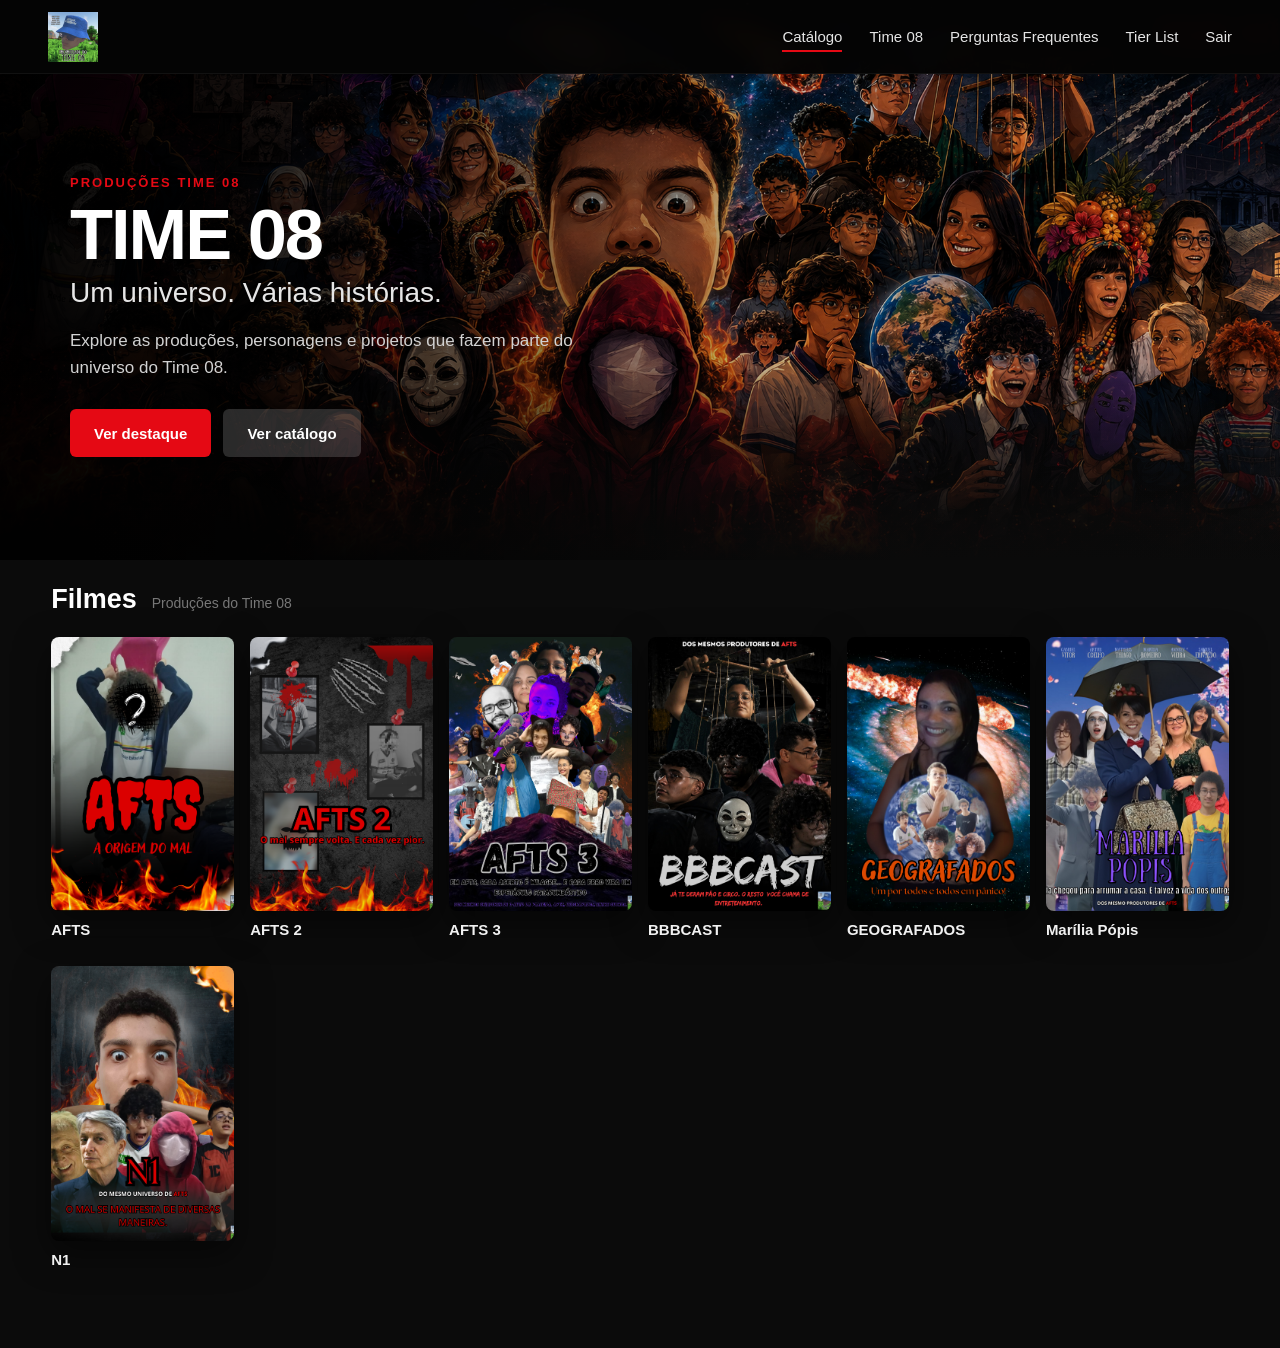
==== commit b86b8d5b: "aaa" ====
--- a/catalogo.html
+++ b/catalogo.html
@@ -19,7 +19,7 @@
   <header class="navbar">
 
     <a href="catalogo.html" class="logo">
-      TIME 08
+      <img src="imagens/logo.png" alt="Logo do Time 08">
     </a>
 
     <nav>
@@ -31,6 +31,10 @@
         Catálogo
       </a>
 
+      <a href="sobre.html">
+        Time 08
+      </a>
+
       <a href="faq.html">
         Perguntas Frequentes
       </a>
@@ -47,7 +51,10 @@
 
   </header>
 
+
   <main>
+
+    <!-- BANNER -->
 
     <section class="destaque">
 
@@ -92,6 +99,9 @@
 
     </section>
 
+
+    <!-- FILMES -->
+
     <section
       class="catalogo-section"
       id="filmes"
@@ -117,6 +127,9 @@
     </section>
 
   </main>
+
+
+  <!-- MODAL -->
 
   <div
     class="modal"
@@ -133,6 +146,7 @@
         ×
       </button>
 
+
       <div class="modal-poster">
 
         <img
@@ -143,6 +157,7 @@
 
       </div>
 
+
       <div class="modal-informacoes">
 
         <span class="modal-categoria">
@@ -155,11 +170,10 @@
 
         <div class="modal-divisor"></div>
 
+
         <div class="modal-bloco">
 
-          <h3>
-            Sinopse
-          </h3>
+          <h3>Sinopse</h3>
 
           <p id="modalSinopse">
             Sinopse
@@ -167,11 +181,10 @@
 
         </div>
 
+
         <div class="modal-bloco">
 
-          <h3>
-            Lançamento
-          </h3>
+          <h3>Lançamento</h3>
 
           <p id="modalAno">
             Ano de lançamento
@@ -179,11 +192,10 @@
 
         </div>
 
+
         <div class="modal-bloco">
 
-          <h3>
-            Elenco
-          </h3>
+          <h3>Elenco</h3>
 
           <p id="modalElenco">
             Elenco
@@ -197,6 +209,7 @@
 
   </div>
 
+
   <script src="filmes.js"></script>
   <script src="catalogo.js"></script>
 
--- a/style.css
+++ b/style.css
@@ -1,3 +1,7 @@
+/* =========================================
+   RESET
+========================================= */
+
 * {
   margin: 0;
   padding: 0;
@@ -9,8 +13,13 @@
 }
 
 body {
-  font-family: Arial, Helvetica, sans-serif;
+  font-family:
+    Arial,
+    Helvetica,
+    sans-serif;
+
   background: #0b0b0b;
+
   color: white;
 }
 
@@ -19,15 +28,18 @@
   font-family: inherit;
 }
 
-/* =========================
+
+/* =========================================
    LOGIN
-========================= */
+========================================= */
 
 .login-container {
   width: 100%;
+
   min-height: 100vh;
 
   display: flex;
+
   justify-content: center;
   align-items: center;
 
@@ -48,18 +60,23 @@
 
 .login-box {
   width: 390px;
+
   max-width: 100%;
 
   padding: 45px;
 
   display: flex;
+
   flex-direction: column;
 
   gap: 15px;
 
-  background: rgba(18, 18, 18, 0.97);
-
-  border: 1px solid rgba(255, 255, 255, 0.06);
+  background:
+    rgba(18, 18, 18, 0.97);
+
+  border:
+    1px solid
+    rgba(255, 255, 255, 0.06);
 
   border-radius: 14px;
 
@@ -73,8 +90,6 @@
 
   font-size: 38px;
 
-  letter-spacing: 1px;
-
   margin-bottom: 15px;
 }
 
@@ -86,25 +101,26 @@
 
 .login-box input {
   width: 100%;
+
   height: 52px;
 
-  padding: 0 15px;
+  padding:
+    0
+    15px;
 
   background: #2b2b2b;
+
   color: white;
 
-  border: 1px solid transparent;
+  border:
+    1px solid
+    transparent;
+
   border-radius: 7px;
 
   outline: none;
 
   font-size: 16px;
-
-  transition: 0.2s;
-}
-
-.login-box input::placeholder {
-  color: #999;
 }
 
 .login-box input:focus {
@@ -114,31 +130,25 @@
 }
 
 .login-box button {
-  width: 100%;
   height: 52px;
 
   margin-top: 10px;
 
   background: #e50914;
+
   color: white;
 
   border: none;
+
   border-radius: 7px;
 
-  font-size: 16px;
   font-weight: bold;
 
   cursor: pointer;
-
-  transition:
-    background 0.2s,
-    transform 0.2s;
 }
 
 .login-box button:hover {
   background: #f6121d;
-
-  transform: translateY(-1px);
 }
 
 #erro {
@@ -159,51 +169,79 @@
   line-height: 1.6;
 }
 
-/* =========================
+
+/* =========================================
    NAVBAR
-========================= */
+========================================= */
 
 .navbar {
   position: fixed;
 
   top: 0;
+
   left: 0;
 
   width: 100%;
-  height: 70px;
-
-  padding: 0 48px;
-
-  display: flex;
+
+  height: 74px;
+
+  padding:
+    0
+    48px;
+
+  display: flex;
+
   align-items: center;
+
   justify-content: space-between;
 
-  background: rgba(5, 5, 5, 0.97);
-
-  backdrop-filter: blur(10px);
-
-  border-bottom: 1px solid rgba(255, 255, 255, 0.05);
+  background:
+    rgba(5, 5, 5, 0.97);
+
+  backdrop-filter:
+    blur(10px);
+
+  border-bottom:
+    1px solid
+    rgba(255, 255, 255, 0.05);
 
   z-index: 1000;
 }
 
+
+/* LOGO */
+
 .logo {
-  color: #e50914;
+  height: 55px;
+
+  display: flex;
+
+  align-items: center;
 
   text-decoration: none;
-
-  font-size: 28px;
-
-  font-weight: 800;
-
-  letter-spacing: 1px;
-}
+}
+
+.logo img {
+  max-height: 50px;
+
+  max-width: 180px;
+
+  width: auto;
+
+  object-fit: contain;
+
+  display: block;
+}
+
+
+/* LINKS */
 
 .navbar nav {
   display: flex;
+
   align-items: center;
 
-  gap: 28px;
+  gap: 27px;
 }
 
 .navbar nav a {
@@ -215,7 +253,8 @@
 
   font-size: 15px;
 
-  transition: 0.2s;
+  transition:
+    color 0.2s;
 }
 
 .navbar nav a:hover {
@@ -228,14 +267,17 @@
   position: absolute;
 
   left: 0;
+
   bottom: -7px;
 
   width: 0;
+
   height: 2px;
 
   background: #e50914;
 
-  transition: width 0.2s;
+  transition:
+    width 0.2s;
 }
 
 .navbar nav a:hover::after,
@@ -243,21 +285,21 @@
   width: 100%;
 }
 
-/* =========================
+
+/* =========================================
    CATÁLOGO
-========================= */
+========================================= */
 
 .catalogo-body {
   min-height: 100vh;
 
   background: #0b0b0b;
-
-  color: white;
-}
-
-/* =========================
+}
+
+
+/* =========================================
    BANNER
-========================= */
+========================================= */
 
 .destaque {
   position: relative;
@@ -301,23 +343,6 @@
   overflow: hidden;
 }
 
-.destaque::after {
-  content: "";
-
-  position: absolute;
-
-  inset: 0;
-
-  background:
-    linear-gradient(
-      to bottom,
-      rgba(0, 0, 0, 0.15),
-      transparent 30%
-    );
-
-  pointer-events: none;
-}
-
 .destaque-conteudo {
   position: relative;
 
@@ -342,7 +367,7 @@
   letter-spacing: 2px;
 }
 
-.destaque-conteudo h1 {
+.destaque h1 {
   margin-bottom: 8px;
 
   font-size:
@@ -355,11 +380,9 @@
   line-height: 0.95;
 
   letter-spacing: -2px;
-
-  color: white;
-}
-
-.destaque-conteudo h2 {
+}
+
+.destaque h2 {
   margin-bottom: 18px;
 
   color: #e6e6e6;
@@ -369,7 +392,7 @@
   font-weight: 400;
 }
 
-.destaque-conteudo p {
+.destaque p {
   max-width: 520px;
 
   color: #d2d2d2;
@@ -377,15 +400,10 @@
   font-size: 17px;
 
   line-height: 1.6;
-
-  text-shadow:
-    0 2px 8px
-    rgba(0, 0, 0, 0.8);
-}
-
-/* =========================
-   BOTÕES DO BANNER
-========================= */
+}
+
+
+/* BOTÕES */
 
 .destaque-botoes {
   display: flex;
@@ -400,11 +418,14 @@
 .botao-destaque {
   min-height: 48px;
 
-  padding: 0 24px;
+  padding:
+    0
+    24px;
 
   display: inline-flex;
 
   align-items: center;
+
   justify-content: center;
 
   border: none;
@@ -425,7 +446,8 @@
 }
 
 .botao-destaque:hover {
-  transform: translateY(-2px);
+  transform:
+    translateY(-2px);
 }
 
 .botao-ver {
@@ -439,30 +461,27 @@
 }
 
 .botao-catalogo {
-  background: rgba(255, 255, 255, 0.16);
+  background:
+    rgba(255, 255, 255, 0.16);
 
   color: white;
-
-  backdrop-filter: blur(8px);
 }
 
 .botao-catalogo:hover {
-  background: rgba(255, 255, 255, 0.25);
-}
-
-/* =========================
-   SEÇÃO FILMES
-========================= */
+  background:
+    rgba(255, 255, 255, 0.25);
+}
+
+
+/* =========================================
+   FILMES
+========================================= */
 
 .catalogo-section {
-  position: relative;
-
   padding:
     24px
     4%
     80px;
-
-  z-index: 10;
 }
 
 .titulo-secao {
@@ -485,9 +504,10 @@
   font-size: 14px;
 }
 
-/* =========================
+
+/* =========================================
    CARDS
-========================= */
+========================================= */
 
 .cards {
   display: grid;
@@ -506,21 +526,16 @@
 .card {
   position: relative;
 
-  min-width: 0;
-
   cursor: pointer;
 
   transition:
-    transform 0.25s ease,
-    filter 0.25s ease;
+    transform 0.25s ease;
 }
 
 .card:hover {
   transform:
     translateY(-7px)
     scale(1.035);
-
-  z-index: 5;
 }
 
 .card img {
@@ -532,25 +547,13 @@
 
   object-fit: cover;
 
+  border-radius: 8px;
+
   background: #222;
-
-  border-radius: 8px;
 
   box-shadow:
     0 12px 35px
     rgba(0, 0, 0, 0.5);
-
-  transition:
-    box-shadow 0.25s ease,
-    filter 0.25s ease;
-}
-
-.card:hover img {
-  box-shadow:
-    0 20px 45px
-    rgba(0, 0, 0, 0.8);
-
-  filter: brightness(1.08);
 }
 
 .card p {
@@ -569,9 +572,10 @@
   text-overflow: ellipsis;
 }
 
-/* =========================
+
+/* =========================================
    MODAL
-========================= */
+========================================= */
 
 .modal {
   display: none;
@@ -589,7 +593,8 @@
   background:
     rgba(0, 0, 0, 0.9);
 
-  backdrop-filter: blur(8px);
+  backdrop-filter:
+    blur(8px);
 
   z-index: 2000;
 }
@@ -615,7 +620,9 @@
 
   background: #181818;
 
-  border: 1px solid rgba(255, 255, 255, 0.07);
+  border:
+    1px solid
+    rgba(255, 255, 255, 0.07);
 
   border-radius: 14px;
 
@@ -624,317 +631,671 @@
     rgba(0, 0, 0, 0.9);
 }
 
-/* =========================
-   PÔSTER MODAL
-========================= */
-
 .modal-poster {
-  position: relative;
-
   width: 50%;
 
   height: 100%;
-
-  background: #222;
-}
-
-.modal-poster::after {
-  content: "";
-
+}
+
+.modal-poster img {
+  width: 100%;
+
+  height: 100%;
+
+  object-fit: cover;
+}
+
+.modal-informacoes {
+  width: 50%;
+
+  padding:
+    65px
+    45px;
+
+  display: flex;
+
+  flex-direction: column;
+
+  gap: 22px;
+
+  overflow-y: auto;
+}
+
+.modal-categoria {
+  color: #e50914;
+
+  font-size: 12px;
+
+  font-weight: bold;
+
+  letter-spacing: 2px;
+}
+
+.modal-informacoes h1 {
+  font-size: 42px;
+}
+
+.modal-divisor {
+  width: 45px;
+
+  height: 3px;
+
+  background: #e50914;
+}
+
+.modal-bloco h3 {
+  margin-bottom: 7px;
+
+  font-size: 14px;
+
+  text-transform: uppercase;
+}
+
+.modal-bloco p {
+  color: #bdbdbd;
+
+  font-size: 16px;
+
+  line-height: 1.65;
+}
+
+.fechar-modal {
   position: absolute;
 
-  inset: 0;
+  top: 17px;
+
+  right: 17px;
+
+  width: 43px;
+
+  height: 43px;
+
+  border: none;
+
+  border-radius: 50%;
+
+  background: #111;
+
+  color: white;
+
+  font-size: 28px;
+
+  cursor: pointer;
+
+  z-index: 20;
+}
+
+.fechar-modal:hover {
+  background: #e50914;
+}
+
+
+/* =========================================
+   FAQ
+========================================= */
+
+.faq-body {
+  background: #0b0b0b;
+
+  min-height: 100vh;
+}
+
+.faq-container {
+  width: 880px;
+
+  max-width: 90%;
+
+  margin: auto;
+
+  padding:
+    140px
+    0
+    80px;
+}
+
+.faq-container > h1 {
+  font-size: 44px;
+
+  margin-bottom: 10px;
+}
+
+.faq-introducao {
+  color: #999;
+
+  margin-bottom: 40px;
+}
+
+.faq-item {
+  margin-bottom: 10px;
+
+  overflow: hidden;
+
+  border-radius: 7px;
+}
+
+.faq-pergunta {
+  width: 100%;
+
+  padding:
+    22px
+    25px;
+
+  display: flex;
+
+  justify-content: space-between;
+
+  background: #242424;
+
+  color: white;
+
+  border: none;
+
+  font-size: 18px;
+
+  cursor: pointer;
+}
+
+.faq-resposta {
+  max-height: 0;
+
+  overflow: hidden;
+
+  background: #181818;
+
+  transition:
+    max-height 0.3s;
+}
+
+.faq-resposta p {
+  padding:
+    24px
+    25px;
+
+  color: #ccc;
+
+  line-height: 1.6;
+}
+
+.faq-item.aberto .faq-resposta {
+  max-height: 350px;
+}
+
+
+/* =========================================
+   TIER LIST
+========================================= */
+
+.tier-body {
+  min-height: 100vh;
+
+  background: #0b0b0b;
+}
+
+.tier-container {
+  width: 1200px;
+
+  max-width: 90%;
+
+  margin: auto;
+
+  padding:
+    135px
+    0
+    80px;
+}
+
+.tier-container > h1 {
+  font-size: 42px;
+
+  margin-bottom: 10px;
+}
+
+.tier-container > p {
+  color: #aaa;
+
+  margin-bottom: 35px;
+}
+
+.tier-list {
+  border:
+    1px solid
+    #292929;
+
+  border-radius: 8px;
+
+  overflow: hidden;
+}
+
+.tier-linha {
+  display: flex;
+
+  min-height: 125px;
+
+  border-bottom:
+    1px solid
+    #292929;
+}
+
+.tier-nome {
+  width: 110px;
+
+  min-height: 125px;
+
+  flex-shrink: 0;
+
+  display: flex;
+
+  align-items: center;
+
+  justify-content: center;
+
+  color: #111;
+
+  font-size: 38px;
+
+  font-weight: bold;
+}
+
+.tier-s {
+  background: #ff7f7f;
+}
+
+.tier-a {
+  background: #ffbf7f;
+}
+
+.tier-b {
+  background: #ffdf7f;
+}
+
+.tier-c {
+  background: #ffff7f;
+}
+
+.tier-d {
+  background: #bfff7f;
+}
+
+.tier-f {
+  background: #7fff7f;
+}
+
+.tier-area {
+  flex: 1;
+
+  min-height: 125px;
+
+  padding: 8px;
+
+  display: flex;
+
+  align-items: center;
+
+  flex-wrap: wrap;
+
+  gap: 8px;
+
+  background: #181818;
+}
+
+.tier-card {
+  width: 75px;
+
+  cursor: grab;
+}
+
+.tier-card img {
+  width: 75px;
+
+  height: 110px;
+
+  object-fit: cover;
+
+  display: block;
+
+  border-radius: 5px;
+}
+
+.tier-card.arrastando {
+  opacity: 0.4;
+}
+
+.nao-classificados {
+  margin-top: 35px;
+}
+
+.nao-classificados h2 {
+  margin-bottom: 15px;
+}
+
+.tier-pool {
+  min-height: 150px;
+
+  padding: 18px;
+
+  display: flex;
+
+  align-items: flex-start;
+
+  flex-wrap: wrap;
+
+  gap: 12px;
+
+  background: #151515;
+
+  border:
+    1px solid
+    #292929;
+
+  border-radius: 8px;
+}
+
+.tier-acoes {
+  margin-top: 25px;
+
+  display: flex;
+
+  gap: 12px;
+}
+
+.tier-botao {
+  padding:
+    13px
+    22px;
+
+  border: none;
+
+  border-radius: 5px;
+
+  background: #e50914;
+
+  color: white;
+
+  font-weight: bold;
+
+  cursor: pointer;
+}
+
+.tier-botao-secundario {
+  background: #292929;
+}
+
+
+/* =========================================
+   PÁGINA TIME 08
+========================================= */
+
+.sobre-body {
+  min-height: 100vh;
+
+  background: #080808;
+}
+
+.sobre-container {
+  width: 100%;
+}
+
+
+/* HERO */
+
+.sobre-hero {
+  min-height: 620px;
+
+  padding:
+    150px
+    8%
+    90px;
+
+  display: flex;
+
+  flex-direction: column;
+
+  justify-content: center;
+
+  align-items: center;
+
+  text-align: center;
+
+  background:
+    radial-gradient(
+      circle at center,
+      rgba(229, 9, 20, 0.13),
+      transparent 45%
+    ),
+    linear-gradient(
+      to bottom,
+      #111,
+      #080808
+    );
+}
+
+.sobre-logo-grande img {
+  max-width: 300px;
+
+  max-height: 150px;
+
+  object-fit: contain;
+
+  margin-bottom: 30px;
+}
+
+.sobre-hero > span {
+  color: #e50914;
+
+  font-size: 13px;
+
+  font-weight: bold;
+
+  letter-spacing: 3px;
+
+  margin-bottom: 12px;
+}
+
+.sobre-hero h1 {
+  font-size:
+    clamp(
+      58px,
+      7vw,
+      100px
+    );
+
+  margin-bottom: 18px;
+}
+
+.sobre-hero p {
+  width: 650px;
+
+  max-width: 100%;
+
+  color: #bbb;
+
+  font-size: 19px;
+
+  line-height: 1.6;
+}
+
+
+/* SEÇÕES */
+
+.sobre-secao {
+  padding:
+    100px
+    10%;
+
+  display: flex;
+
+  justify-content: center;
+}
+
+.sobre-secao-escura {
+  background: #111;
+}
+
+.sobre-texto {
+  width: 850px;
+
+  max-width: 100%;
+}
+
+.sobre-etiqueta {
+  display: inline-block;
+
+  margin-bottom: 12px;
+
+  color: #e50914;
+
+  font-size: 13px;
+
+  font-weight: bold;
+
+  letter-spacing: 2px;
+}
+
+.sobre-texto h2,
+.sobre-projetos h2 {
+  margin-bottom: 25px;
+
+  font-size:
+    clamp(
+      34px,
+      4vw,
+      55px
+    );
+}
+
+.sobre-texto p {
+  margin-bottom: 18px;
+
+  color: #bbb;
+
+  font-size: 18px;
+
+  line-height: 1.8;
+}
+
+.sobre-botao {
+  display: inline-flex;
+
+  margin-top: 15px;
+
+  padding:
+    14px
+    24px;
+
+  background: #e50914;
+
+  color: white;
+
+  text-decoration: none;
+
+  font-weight: bold;
+
+  border-radius: 6px;
+
+  transition: 0.2s;
+}
+
+.sobre-botao:hover {
+  background: #f6121d;
+
+  transform:
+    translateY(-2px);
+}
+
+
+/* PROJETOS */
+
+.sobre-projetos {
+  padding:
+    100px
+    8%;
+}
+
+.sobre-grid {
+  margin-top: 35px;
+
+  display: grid;
+
+  grid-template-columns:
+    repeat(
+      auto-fit,
+      minmax(220px, 1fr)
+    );
+
+  gap: 18px;
+}
+
+.sobre-card {
+  min-height: 190px;
+
+  padding: 28px;
+
+  background: #151515;
+
+  border:
+    1px solid
+    rgba(255, 255, 255, 0.06);
+
+  border-radius: 10px;
+
+  transition:
+    transform 0.2s,
+    background 0.2s;
+}
+
+.sobre-card:hover {
+  transform:
+    translateY(-5px);
+
+  background: #1c1c1c;
+}
+
+.sobre-card h3 {
+  margin-bottom: 12px;
+
+  font-size: 22px;
+}
+
+.sobre-card p {
+  color: #999;
+
+  line-height: 1.6;
+}
+
+
+/* FINAL */
+
+.sobre-final {
+  padding:
+    120px
+    8%;
+
+  text-align: center;
 
   background:
     linear-gradient(
-      to right,
-      transparent 75%,
-      rgba(24, 24, 24, 0.5)
+      to top,
+      rgba(229, 9, 20, 0.11),
+      transparent
     );
-
-  pointer-events: none;
-}
-
-.modal-poster img {
-  width: 100%;
-
-  height: 100%;
-
-  display: block;
-
-  object-fit: cover;
-}
-
-/* =========================
-   INFORMAÇÕES MODAL
-========================= */
-
-.modal-informacoes {
-  width: 50%;
-
-  padding:
-    65px
-    45px;
-
-  display: flex;
-
-  flex-direction: column;
-
-  gap: 22px;
-
-  overflow-y: auto;
-}
-
-.modal-categoria {
-  color: #e50914;
-
-  font-size: 12px;
-
-  font-weight: bold;
-
-  letter-spacing: 2px;
-}
-
-.modal-informacoes h1 {
-  font-size: 42px;
-
-  line-height: 1.1;
-}
-
-.modal-divisor {
-  width: 45px;
-
-  height: 3px;
-
-  background: #e50914;
-
-  border-radius: 10px;
-}
-
-.modal-bloco h3 {
-  margin-bottom: 7px;
-
-  color: #fff;
-
-  font-size: 14px;
-
-  text-transform: uppercase;
-
-  letter-spacing: 1px;
-}
-
-.modal-bloco p {
-  color: #bdbdbd;
-
-  font-size: 16px;
-
-  line-height: 1.65;
-}
-
-/* =========================
-   FECHAR MODAL
-========================= */
-
-.fechar-modal {
-  position: absolute;
-
-  top: 17px;
-
-  right: 17px;
-
-  width: 43px;
-
-  height: 43px;
-
-  display: flex;
-
-  align-items: center;
-
-  justify-content: center;
-
-  background:
-    rgba(15, 15, 15, 0.9);
-
-  color: white;
-
-  border: none;
-
-  border-radius: 50%;
-
-  font-size: 28px;
-
-  cursor: pointer;
-
-  z-index: 20;
-
-  transition:
-    background 0.2s,
-    transform 0.2s;
-}
-
-.fechar-modal:hover {
-  background: #e50914;
-
-  transform:
-    rotate(5deg)
-    scale(1.07);
-}
-
-/* =========================
-   FAQ
-========================= */
-
-.faq-body {
-  min-height: 100vh;
-
-  background: #0b0b0b;
-
-  color: white;
-}
-
-.faq-container {
-  width: 880px;
-
-  max-width: 90%;
-
-  margin: auto;
-
-  padding-top: 140px;
-
-  padding-bottom: 80px;
-}
-
-.faq-container > h1 {
-  margin-bottom: 10px;
-
-  font-size: 44px;
-}
-
-.faq-introducao {
-  margin-bottom: 40px;
-
-  color: #999;
+}
+
+.sobre-final h2 {
+  margin-bottom: 12px;
+
+  font-size: 45px;
+}
+
+.sobre-final p {
+  color: #aaa;
 
   font-size: 17px;
-
-  line-height: 1.5;
-}
-
-.faq-item {
-  margin-bottom: 10px;
-
-  overflow: hidden;
-
-  border-radius: 7px;
-}
-
-.faq-pergunta {
-  width: 100%;
-
-  padding:
-    22px
-    25px;
-
-  display: flex;
-
-  align-items: center;
-
-  justify-content: space-between;
-
-  background: #242424;
-
-  color: white;
-
-  border: none;
-
-  font-size: 18px;
-
-  text-align: left;
-
-  cursor: pointer;
-
-  transition:
-    background 0.2s;
-}
-
-.faq-pergunta:hover {
-  background: #333;
-}
-
-.faq-pergunta span {
-  margin-left: 20px;
-
-  font-size: 30px;
-
-  font-weight: 300;
-}
-
-.faq-resposta {
-  max-height: 0;
-
-  overflow: hidden;
-
-  background: #181818;
-
-  transition:
-    max-height 0.3s ease;
-}
-
-.faq-resposta p {
-  padding:
-    24px
-    25px;
-
-  color: #ccc;
-
-  font-size: 16px;
-
-  line-height: 1.65;
-}
-
-.faq-item.aberto .faq-resposta {
-  max-height: 350px;
-}
-
-/* =========================
-   TIER LIST
-========================= */
-
-.tier-body {
-  min-height: 100vh;
-
-  background: #0b0b0b;
-
-  color: white;
-}
-
-.tier-container {
-  width: 1100px;
-
-  max-width: 94%;
-
-  margin: auto;
-
-  padding-top: 120px;
-
-  padding-bottom: 80px;
-}
-
-.tier-container h1 {
-  margin-bottom: 12px;
-
-  font-size: 42px;
-}
-
-.tier-container > p {
-  margin-bottom: 35px;
-
-  color: #999;
-}
-
-/* =========================
-   TABLET
-========================= */
+}
+
+
+/* =========================================
+   RESPONSIVO
+========================================= */
 
 @media (max-width: 900px) {
 
@@ -945,81 +1306,61 @@
   }
 
   .navbar nav {
-    gap: 17px;
+    gap: 16px;
+  }
+
+  .logo img {
+    max-width: 140px;
   }
 
   .destaque {
-    min-height: 520px;
-
     padding:
       130px
       30px
       60px;
-
-    background-position: center;
-  }
-
-  .destaque-conteudo {
-    width: 500px;
-  }
-
-  .catalogo-section {
-    padding-left: 30px;
-
-    padding-right: 30px;
-  }
-
-  .cards {
-    grid-template-columns:
-      repeat(
-        auto-fill,
-        minmax(150px, 1fr)
-      );
-  }
-}
-
-/* =========================
-   CELULAR
-========================= */
+  }
+
+}
+
 
 @media (max-width: 700px) {
 
   .navbar {
-    min-height: 70px;
-
     height: auto;
 
+    min-height: 80px;
+
     padding:
-      14px
+      12px
       20px;
 
     flex-direction: column;
 
     align-items: flex-start;
 
-    gap: 12px;
+    gap: 10px;
+  }
+
+  .logo {
+    height: 40px;
+  }
+
+  .logo img {
+    max-height: 40px;
   }
 
   .navbar nav {
     width: 100%;
 
-    display: flex;
+    overflow-x: auto;
 
     gap: 14px;
-
-    overflow-x: auto;
-
-    padding-bottom: 3px;
   }
 
   .navbar nav a {
     flex-shrink: 0;
 
     font-size: 13px;
-  }
-
-  .logo {
-    font-size: 24px;
   }
 
   .destaque {
@@ -1032,62 +1373,9 @@
 
     align-items: flex-end;
 
-    background-position: 60% center;
-  }
-
-  .destaque::before {
-    content: "";
-
-    position: absolute;
-
-    inset: 0;
-
-    background:
-      linear-gradient(
-        to top,
-        #0b0b0b 0%,
-        rgba(0, 0, 0, 0.82) 45%,
-        rgba(0, 0, 0, 0.20)
-      );
-  }
-
-  .destaque-conteudo {
-    position: relative;
-
-    z-index: 3;
-
-    width: 100%;
-  }
-
-  .destaque-conteudo h1 {
-    font-size: 52px;
-
-    letter-spacing: -1px;
-  }
-
-  .destaque-conteudo h2 {
-    font-size: 22px;
-  }
-
-  .destaque-conteudo p {
-    font-size: 15px;
-  }
-
-  .catalogo-section {
-    padding:
-      18px
-      20px
-      60px;
-  }
-
-  .titulo-secao {
-    display: block;
-  }
-
-  .titulo-secao span {
-    display: block;
-
-    margin-top: 5px;
+    background-position:
+      60%
+      center;
   }
 
   .cards {
@@ -1096,14 +1384,6 @@
         2,
         minmax(0, 1fr)
       );
-
-    gap:
-      20px
-      12px;
-  }
-
-  .card:hover {
-    transform: none;
   }
 
   .modal {
@@ -1117,38 +1397,19 @@
   }
 
   .modal-conteudo {
-    width: 100%;
-
     height: auto;
-
-    max-height: none;
 
     flex-direction: column;
   }
 
   .modal-poster {
     width: 100%;
-
+  }
+
+  .modal-poster img {
     height: auto;
-  }
-
-  .modal-poster img {
-    width: 100%;
-
-    height: auto;
 
     aspect-ratio: 2 / 3;
-
-    object-fit: cover;
-  }
-
-  .modal-poster::after {
-    background:
-      linear-gradient(
-        to bottom,
-        transparent 80%,
-        #181818
-      );
   }
 
   .modal-informacoes {
@@ -1157,62 +1418,60 @@
     padding:
       32px
       25px;
-
-    overflow: visible;
-  }
-
-  .modal-informacoes h1 {
-    font-size: 34px;
-  }
-
-  .faq-container {
+  }
+
+  .tier-container {
     padding-top: 150px;
   }
 
-  .faq-container > h1 {
-    font-size: 34px;
-  }
-
-  .faq-pergunta {
-    padding: 18px;
-
+  .tier-nome {
+    width: 60px;
+
+    font-size: 27px;
+  }
+
+  .tier-card,
+  .tier-card img {
+    width: 58px;
+  }
+
+  .tier-card img {
+    height: 87px;
+  }
+
+  .sobre-hero {
+    min-height: 620px;
+
+    padding:
+      170px
+      25px
+      70px;
+  }
+
+  .sobre-logo-grande img {
+    max-width: 220px;
+  }
+
+  .sobre-hero p {
     font-size: 16px;
   }
 
-  .faq-resposta p {
-    font-size: 15px;
-  }
-}
-
-/* =========================
-   CELULAR PEQUENO
-========================= */
-
-@media (max-width: 450px) {
-
-  .login-box {
+  .sobre-secao {
     padding:
-      30px
-      22px;
-  }
-
-  .login-box h1 {
-    font-size: 32px;
-  }
-
-  .destaque-conteudo h1 {
-    font-size: 46px;
-  }
-
-  .botao-destaque {
+      70px
+      25px;
+  }
+
+  .sobre-projetos {
     padding:
-      0
-      18px;
-
-    font-size: 14px;
-  }
-
-  .card p {
-    font-size: 14px;
-  }
+      70px
+      25px;
+  }
+
+  .sobre-final {
+    padding:
+      90px
+      25px;
+  }
+
 }
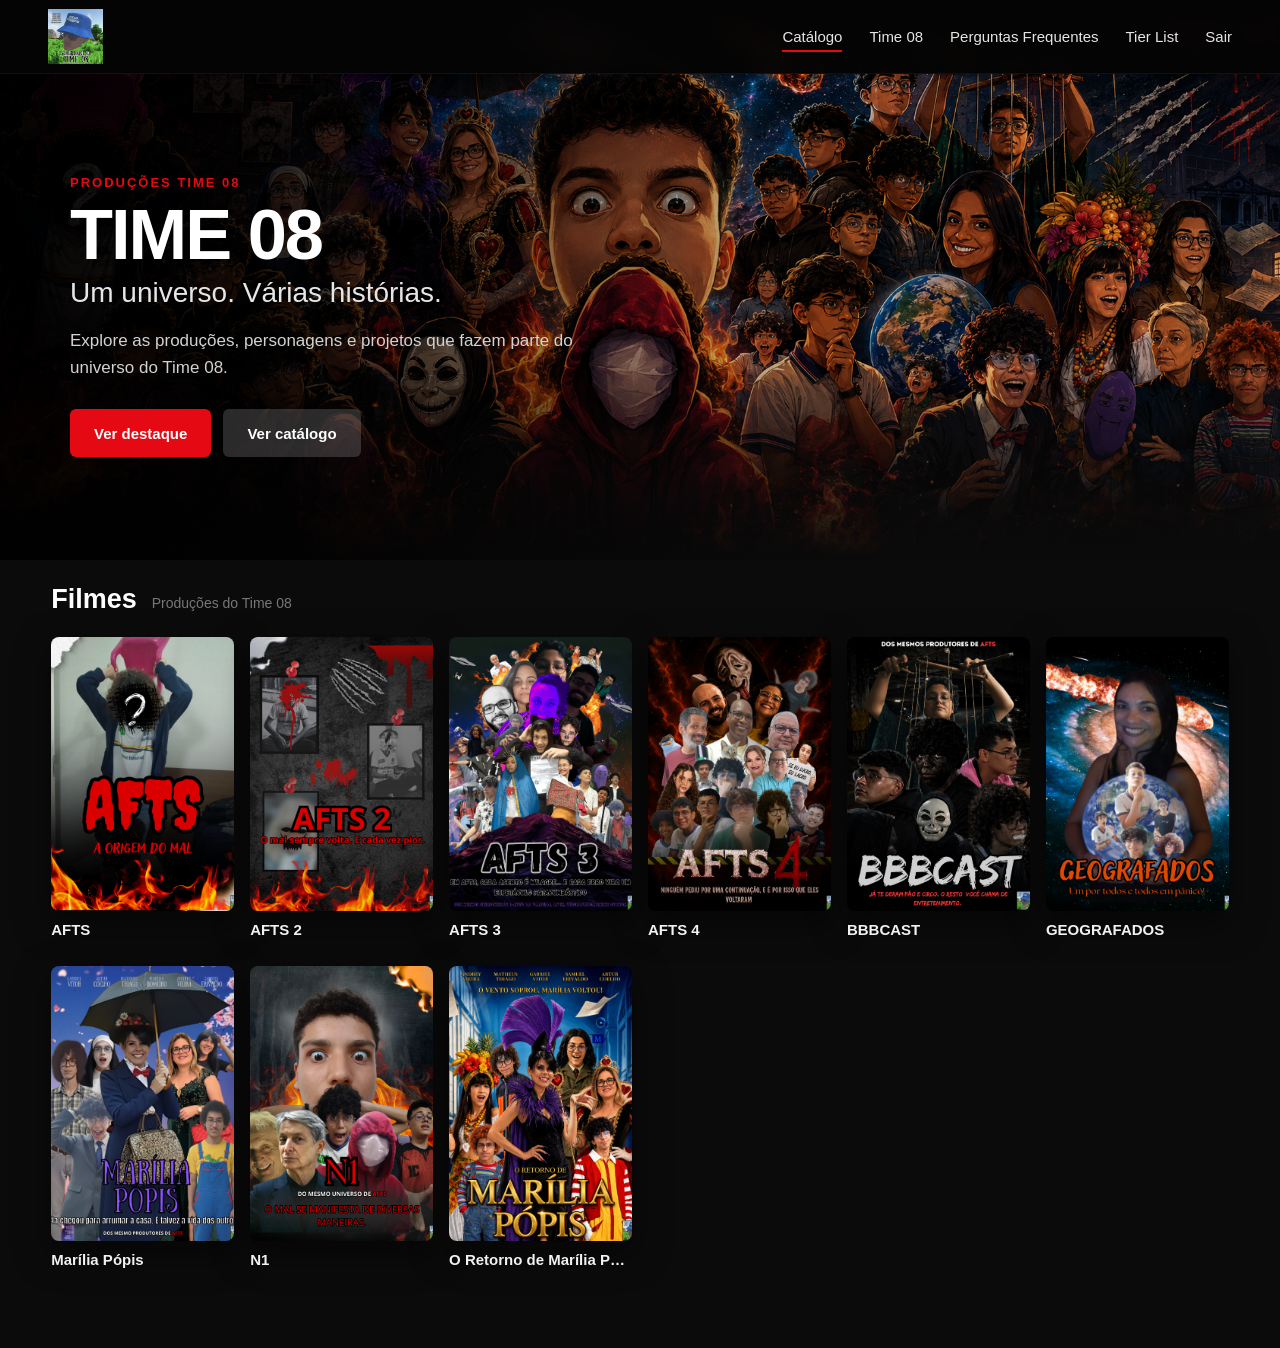
==== commit fc90c90d: "Add favicon and improve HTML structure Added favicon link to the head section and ensured proper HTM" ====
--- a/catalogo.html
+++ b/catalogo.html
@@ -10,6 +10,8 @@
   >
 
   <title>Catálogo - Time 08</title>
+
+  <link rel="icon" type="image/png" href="imagens/logo.png">
 
   <link rel="stylesheet" href="style.css">
 </head>
@@ -215,4 +217,4 @@
 
 </body>
 
-</html>+</html>
--- a/style.css
+++ b/style.css
@@ -178,61 +178,58 @@
   position: fixed;
 
   top: 0;
-
   left: 0;
 
   width: 100%;
-
   height: 74px;
 
-  padding:
-    0
-    48px;
-
-  display: flex;
-
+  padding: 0 48px;
+
+  display: flex;
   align-items: center;
-
   justify-content: space-between;
 
-  background:
-    rgba(5, 5, 5, 0.97);
-
-  backdrop-filter:
-    blur(10px);
-
-  border-bottom:
-    1px solid
-    rgba(255, 255, 255, 0.05);
+  background: rgba(5, 5, 5, 0.97);
+
+  backdrop-filter: blur(10px);
+
+  border-bottom: 1px solid rgba(255, 255, 255, 0.05);
+
+  overflow: hidden;
 
   z-index: 1000;
 }
 
-
-/* LOGO */
+/* LOGO DA NAVBAR */
 
 .logo {
-  height: 55px;
-
-  display: flex;
-
+  width: 150px;
+  height: 60px;
+
+  display: flex;
   align-items: center;
+  justify-content: flex-start;
+
+  overflow: hidden;
+
+  flex-shrink: 0;
 
   text-decoration: none;
 }
 
 .logo img {
-  max-height: 50px;
-
-  max-width: 180px;
-
-  width: auto;
+  width: 100% !important;
+  height: 100% !important;
+
+  max-width: 150px !important;
+  max-height: 55px !important;
 
   object-fit: contain;
 
+  object-position: left center;
+
   display: block;
 }
-
 
 /* LINKS */
 
@@ -1474,4 +1471,4 @@
       25px;
   }
 
-}+}
